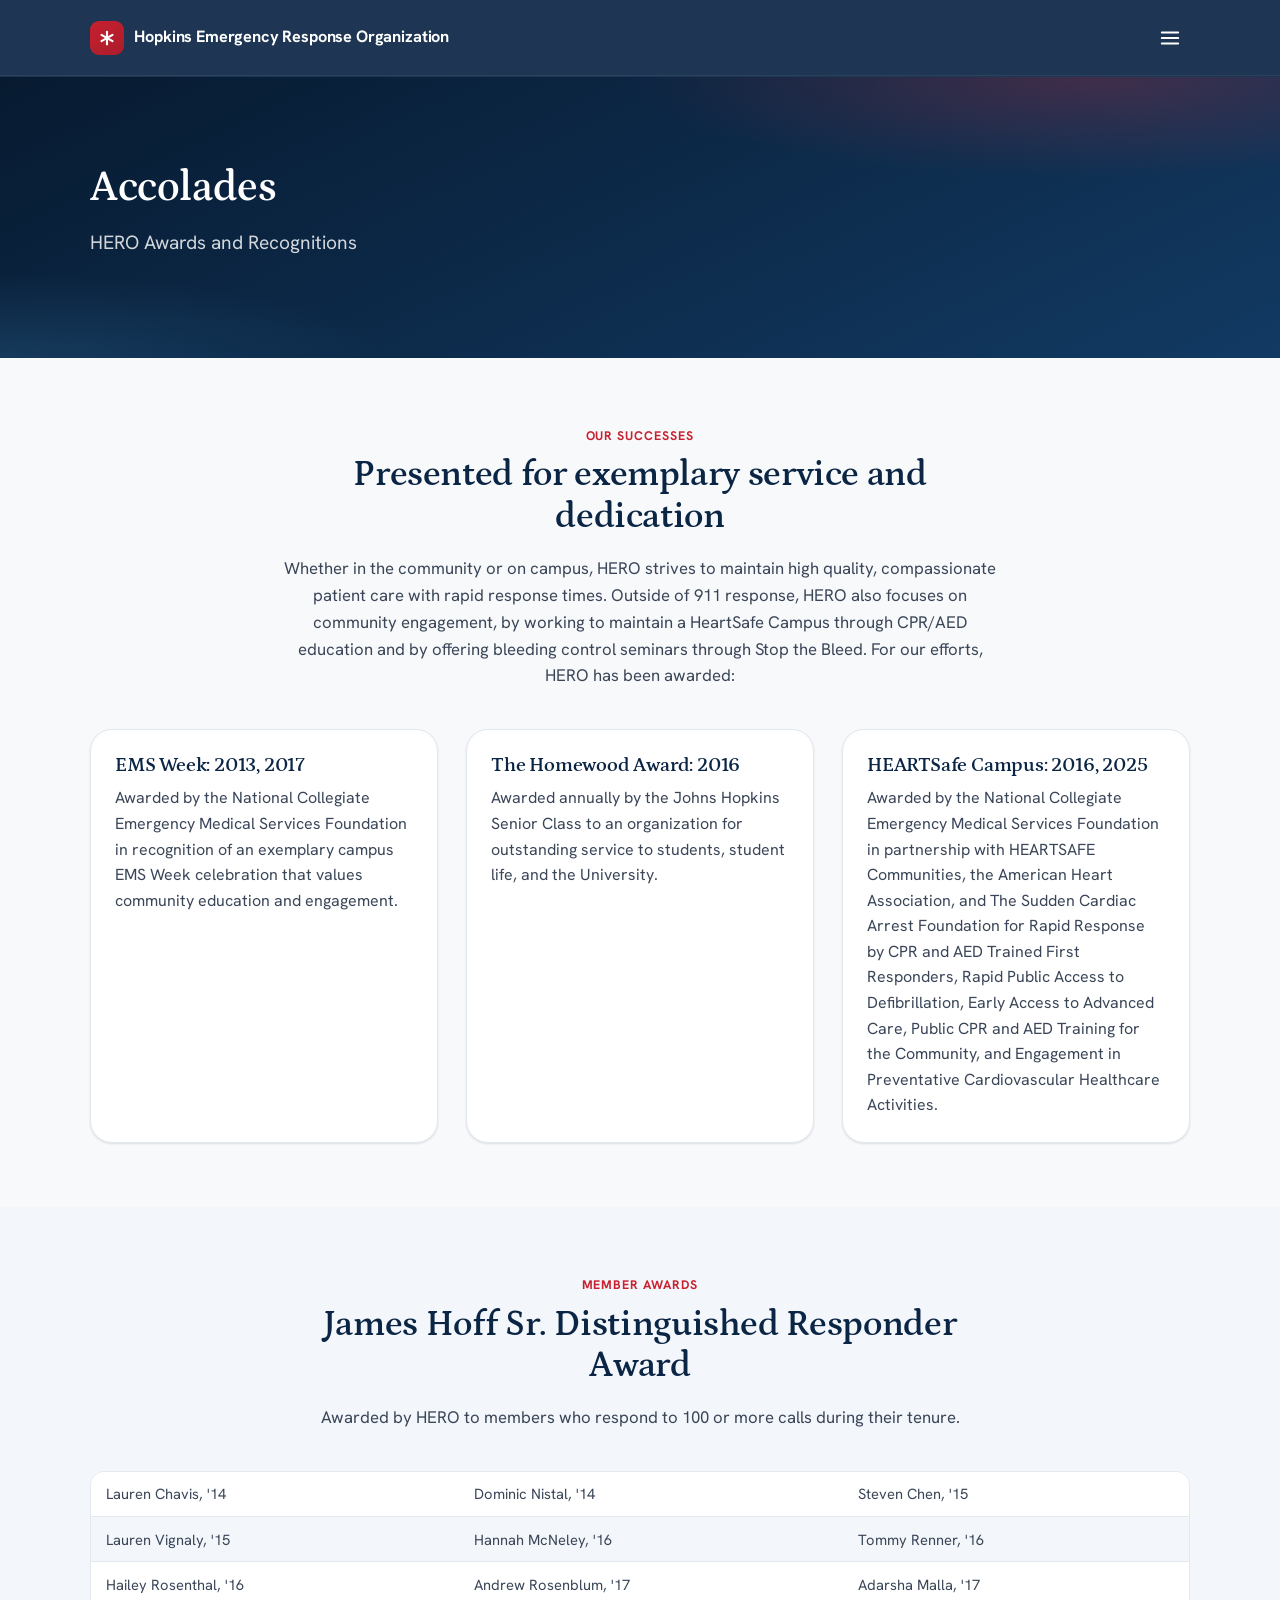
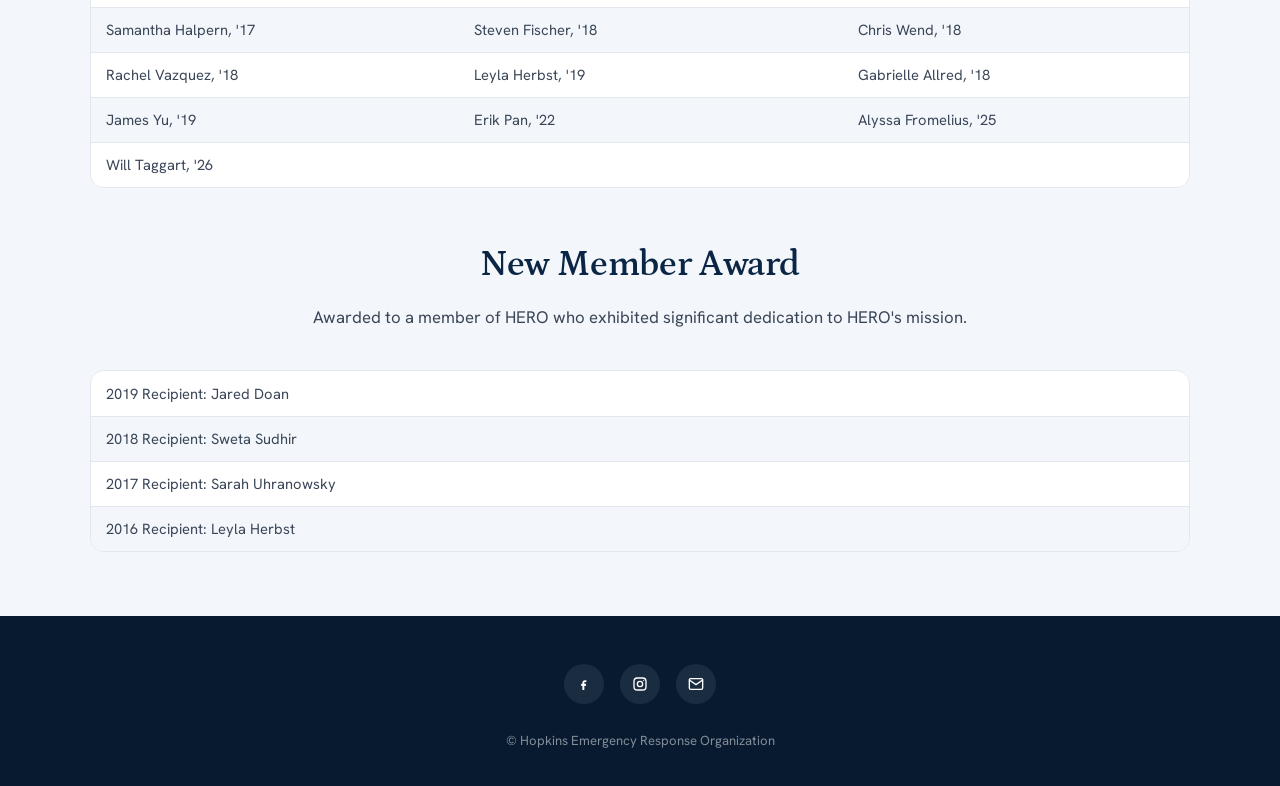
==== accolades.html @ db859853 "Swap typeface pairing to Petrona + Hanken Grotesk Move off Fraunces/Public Sans to a less common but" ====
<!DOCTYPE html>
<html lang="en">
<head>
  <meta charset="utf-8" />
  <title>Accolades — Hopkins Emergency Response Organization</title>
  <meta name="viewport" content="width=device-width, initial-scale=1" />

  <link rel="preconnect" href="https://fonts.googleapis.com">
  <link rel="preconnect" href="https://fonts.gstatic.com" crossorigin>
  <link href="https://fonts.googleapis.com/css2?family=Petrona:wght@400;500;600;700&family=Hanken+Grotesk:wght@400;500;600;700&display=swap" rel="stylesheet">
  <link rel="stylesheet" href="assets/css/site.css" />
</head>
<body>

  <!-- Header -->
  <header class="site-header">
    <div class="container">
      <a href="index.html" class="brand">
        <span class="mark"><svg viewBox="0 0 24 24" fill="currentColor" style="width:1em;height:1em;vertical-align:-0.125em;display:inline-block;"><rect x="10.4" y="1" width="3.2" height="22" rx="1.4"/><rect x="10.4" y="1" width="3.2" height="22" rx="1.4" transform="rotate(60 12 12)"/><rect x="10.4" y="1" width="3.2" height="22" rx="1.4" transform="rotate(120 12 12)"/></svg></span>
        <span class="brand-full">Hopkins Emergency Response Organization</span><span class="brand-short">HERO</span>
      </a>
      <button class="nav-toggle" type="button" aria-label="Toggle menu" aria-expanded="false">
        <svg viewBox="0 0 24 24" fill="none" stroke="currentColor" stroke-width="2" stroke-linecap="round"><line x1="3" y1="6" x2="21" y2="6"/><line x1="3" y1="12" x2="21" y2="12"/><line x1="3" y1="18" x2="21" y2="18"/></svg>
      </button>
      <nav class="site-nav">
        <ul>
          <li><a href="index.html">Home</a></li>
          <li><a href="board.html">Board of Directors</a></li>
          <li><a href="oversight.html">Oversight</a></li>
          <li><a href="members.html">Members</a></li>
          <li><a href="resources.html">Member Resources</a></li>
          <li><a href="recruitment.html">Recruitment Information</a></li>
          <li><a href="accolades.html" class="is-active">Accolades</a></li>
          <li><a href="alumni.html">Alumni</a></li>
          <li><a href="contact.html">Contact Us</a></li>
          <li><a href="updates.html">Member Updates</a></li>
        </ul>
      </nav>
    </div>
  </header>

  <!-- Hero -->
  <section class="hero hero-compact">
    <div class="container">
      <h1>Accolades</h1>
      <p class="lede">HERO Awards and Recognitions</p>
    </div>
  </section>

  <!-- Successes -->
  <section class="section">
    <div class="container">
      <div class="section-head center">
        <span class="eyebrow">Our Successes</span>
        <h2>Presented for exemplary service and dedication</h2>
        <p>
          Whether in the community or on campus, HERO strives to maintain high quality, compassionate patient care
          with rapid response times. Outside of 911 response, HERO also focuses on community engagement, by working
          to maintain a HeartSafe Campus through CPR/AED education and by offering bleeding control seminars through
          Stop the Bleed. For our efforts, HERO has been awarded:
        </p>
      </div>

      <div class="card-grid cols-2">
        <div class="card">
          <div class="card-body">
            <h3>EMS Week: 2013, 2017</h3>
            <p>Awarded by the National Collegiate Emergency Medical Services Foundation in recognition of an exemplary campus EMS Week celebration that values community education and engagement.</p>
          </div>
        </div>
        <div class="card">
          <div class="card-body">
            <h3>The Homewood Award: 2016</h3>
            <p>Awarded annually by the Johns Hopkins Senior Class to an organization for outstanding service to students, student life, and the University.</p>
          </div>
        </div>
        <div class="card">
          <div class="card-body">
            <h3>HEARTSafe Campus: 2016, 2025</h3>
            <p>Awarded by the National Collegiate Emergency Medical Services Foundation in partnership with HEARTSAFE Communities, the American Heart Association, and The Sudden Cardiac Arrest Foundation for Rapid Response by CPR and AED Trained First Responders, Rapid Public Access to Defibrillation, Early Access to Advanced Care, Public CPR and AED Training for the Community, and Engagement in Preventative Cardiovascular Healthcare Activities.</p>
          </div>
        </div>
      </div>
    </div>
  </section>

  <!-- Member Awards -->
  <section class="section alt">
    <div class="container">
      <div class="section-head center">
        <span class="eyebrow">Member Awards</span>
        <h2>James Hoff Sr. Distinguished Responder Award</h2>
        <p>Awarded by HERO to members who respond to 100 or more calls during their tenure.</p>
      </div>

      <div class="table-clean-wrapper">
        <table class="table-clean">
          <tbody>
            <tr><td>Lauren Chavis, '14</td><td>Dominic Nistal, '14</td><td>Steven Chen, '15</td></tr>
            <tr><td>Lauren Vignaly, '15</td><td>Hannah McNeley, '16</td><td>Tommy Renner, '16</td></tr>
            <tr><td>Hailey Rosenthal, '16</td><td>Andrew Rosenblum, '17</td><td>Adarsha Malla, '17</td></tr>
            <tr><td>Samantha Halpern, '17</td><td>Steven Fischer, '18</td><td>Chris Wend, '18</td></tr>
            <tr><td>Rachel Vazquez, '18</td><td>Leyla Herbst, '19</td><td>Gabrielle Allred, '18</td></tr>
            <tr><td>James Yu, '19</td><td>Erik Pan, '22</td><td>Alyssa Fromelius, '25</td></tr>
            <tr><td>Will Taggart, '26</td><td></td><td></td></tr>
          </tbody>
        </table>
      </div>

      <div class="section-head center" style="margin-top:3.5rem;">
        <h2>New Member Award</h2>
        <p>Awarded to a member of HERO who exhibited significant dedication to HERO's mission.</p>
      </div>

      <div class="table-clean-wrapper">
        <table class="table-clean">
          <tbody>
            <tr><td>2019 Recipient: Jared Doan</td></tr>
            <tr><td>2018 Recipient: Sweta Sudhir</td></tr>
            <tr><td>2017 Recipient: Sarah Uhranowsky</td></tr>
            <tr><td>2016 Recipient: Leyla Herbst</td></tr>
          </tbody>
        </table>
      </div>
    </div>
  </section>

  <!-- Footer -->
  <footer class="site-footer">
    <div class="container">
      <ul class="foot-icons">
        <li><a href="https://www.facebook.com/JohnsHopkinsHERO/" aria-label="Facebook"><svg viewBox="0 0 24 24" fill="currentColor" style="width:1em;height:1em;vertical-align:-0.125em;display:inline-block;"><path d="M13.5 9H15.5V6.2h-2C11.2 6.2 9.6 7.8 9.6 10v1.8H7.8V15H9.6v6h2.9v-6h2.2l.4-3.2h-2.6v-1.5c0-.8.3-1.3 1-1.3z"/></svg></a></li>
        <li><a href="https://www.instagram.com/jhu_hero/" aria-label="Instagram"><svg viewBox="0 0 24 24" fill="none" stroke="currentColor" stroke-width="2" style="width:1em;height:1em;vertical-align:-0.125em;display:inline-block;"><rect x="3" y="3" width="18" height="18" rx="5"/><circle cx="12" cy="12" r="4"/><circle cx="17.5" cy="6.5" r="1" fill="currentColor" stroke="none"/></svg></a></li>
        <li><a href="mailto:hero_captain@jhu.edu" aria-label="Email"><svg viewBox="0 0 24 24" fill="none" stroke="currentColor" stroke-width="2" stroke-linecap="round" stroke-linejoin="round" style="width:1em;height:1em;vertical-align:-0.125em;display:inline-block;"><rect x="2" y="4" width="20" height="16" rx="2"/><path d="m22 6-10 7L2 6"/></svg></a></li>
      </ul>
      <ul class="copyright">
        <li>&copy; Hopkins Emergency Response Organization</li>
      </ul>
    </div>
  </footer>

  <script src="assets/js/site.js"></script>
</body>
</html>
---- assets/css/site.css ----
/* ==========================================================================
   HERO — Site Design System
   Hand-written stylesheet replacing the old HTML5UP "Spectral" template.
   ========================================================================== */

:root {
  /* Palette */
  --navy-950: #071a30;
  --navy-900: #0b2545;
  --navy-800: #123a63;
  --navy-700: #1c4d7d;
  --navy-600: #2b628f;
  --navy-100: #e9eff6;
  --navy-50:  #f3f6fa;

  --red-700: #a91d2b;
  --red-600: #c8202f;
  --red-500: #d9313f;
  --red-100: #fbe7e8;

  --ink: #101828;
  --ink-soft: #3a4658;
  --muted: #667085;
  --line: #e3e8ef;
  --paper: #ffffff;
  --bg: #f8f9fb;

  /* Scale */
  --radius-sm: 8px;
  --radius-md: 14px;
  --radius-lg: 22px;
  --radius-pill: 999px;

  --shadow-sm: 0 1px 2px rgba(16, 24, 40, .06), 0 1px 3px rgba(16, 24, 40, .06);
  --shadow-md: 0 12px 28px -12px rgba(11, 37, 69, .22);
  --shadow-lg: 0 30px 60px -24px rgba(11, 37, 69, .35);

  --container: 1180px;
  --header-h: 76px;

  --font-heading: 'Petrona', Georgia, 'Times New Roman', serif;
  --font-body: 'Hanken Grotesk', -apple-system, BlinkMacSystemFont, 'Segoe UI', Helvetica, Arial, sans-serif;
}

/* ---------- Reset / base ---------- */
* { box-sizing: border-box; }
html { scroll-behavior: smooth; }

body {
  margin: 0;
  font-family: var(--font-body);
  color: var(--ink);
  background: var(--bg);
  padding-top: var(--header-h);
  transition: padding-top .25s ease;
  -webkit-font-smoothing: antialiased;
  line-height: 1.6;
}

/* ---------- Scroll reveal ---------- */
/* Uses the independent `translate` property (not `transform`) so it never
   collides with components that already transition `transform` on hover
   (.card, .doc-tile) — those add their own opacity/translate transition below. */
.reveal {
  opacity: 0;
  translate: 0 18px;
  transition: opacity .6s ease, translate .6s ease;
}
.reveal.is-visible { opacity: 1; translate: 0 0; }

.card-grid > .reveal:nth-child(2), .bio-grid > .reveal:nth-child(2) { transition-delay: .08s; }
.card-grid > .reveal:nth-child(3), .bio-grid > .reveal:nth-child(3) { transition-delay: .16s; }
.card-grid > .reveal:nth-child(4) { transition-delay: .24s; }

@media (prefers-reduced-motion: reduce) {
  .reveal, html.is-scrolled { transition: none !important; }
}

img { max-width: 100%; display: block; }

a { color: var(--navy-800); text-decoration: none; }
a:hover { color: var(--navy-600); }

h1, h2, h3, h4, h5, h6 {
  font-family: var(--font-heading);
  color: var(--navy-900);
  line-height: 1.15;
  margin: 0 0 .5em;
  font-weight: 600;
  letter-spacing: -0.01em;
  font-optical-sizing: auto;
}

h2 { font-size: clamp(1.6rem, 1.3rem + 1.2vw, 2.25rem); }
h3 { font-size: 1.25rem; }
h4 { font-size: 1.05rem; }

p { margin: 0 0 1em; color: var(--ink-soft); }

.container {
  max-width: var(--container);
  margin-inline: auto;
  padding-inline: clamp(1.25rem, 4vw, 2.5rem);
}

section.section { padding-block: clamp(3rem, 5vw, 5rem); }
section.section.tight { padding-block: clamp(2rem, 3vw, 3rem); }
section.section.alt { background: var(--navy-50); }
section.section.navy { background: var(--navy-900); color: #fff; }
section.section.navy h2, section.section.navy h3 { color: #fff; }
section.section.navy p { color: rgba(255, 255, 255, .78); }

.eyebrow {
  display: inline-block;
  font-size: .78rem;
  font-weight: 700;
  letter-spacing: .08em;
  text-transform: uppercase;
  color: var(--red-600);
  margin-bottom: .6em;
}

.section-head { max-width: 720px; margin: 0 0 2.5rem; }
.section-head.center { margin-inline: auto; text-align: center; }
.section-head p { font-size: 1.05rem; }

/* ---------- Stats ---------- */
.stats-grid {
  display: grid;
  grid-template-columns: repeat(auto-fit, minmax(180px, 1fr));
  gap: 2rem;
  margin-top: 3rem;
  text-align: center;
}
.stat-number {
  display: block;
  font-family: var(--font-heading);
  font-weight: 600;
  font-size: clamp(2.4rem, 1.9rem + 2vw, 3.4rem);
  line-height: 1;
  color: var(--red-600);
  font-variant-numeric: tabular-nums;
}
.stat-label {
  margin: .6em 0 0;
  font-weight: 600;
  font-size: .92rem;
  color: var(--muted);
}

/* ---------- Header / Nav ---------- */
html.is-scrolled { --header-h: 56px; }

.site-header {
  position: fixed;
  inset-block-start: 0;
  inset-inline: 0;
  height: var(--header-h);
  z-index: 1000;
  background: rgba(11, 37, 69, .92);
  backdrop-filter: blur(10px);
  border-bottom: 1px solid rgba(255, 255, 255, .06);
  transition: height .2s ease, background-color .2s ease, box-shadow .2s ease;
}
html.is-scrolled .site-header {
  background: rgba(9, 30, 56, .97);
  box-shadow: var(--shadow-sm);
}

.site-header .container {
  height: 100%;
  display: flex;
  align-items: center;
  justify-content: space-between;
  gap: 1.5rem;
}

.brand {
  display: flex;
  align-items: center;
  gap: .65rem;
  color: #fff;
  font-weight: 700;
  font-size: 1.02rem;
  letter-spacing: -0.01em;
  white-space: nowrap;
  flex: none;
}
.brand .brand-full,
.brand .brand-short {
  overflow: hidden;
  text-overflow: ellipsis;
}
.brand:hover { color: #fff; opacity: .9; }
.brand .mark {
  width: 34px;
  height: 34px;
  border-radius: 9px;
  background: linear-gradient(145deg, var(--red-600), var(--red-700));
  display: flex;
  align-items: center;
  justify-content: center;
  color: #fff;
  font-size: 1rem;
  flex: none;
  transition: width .2s ease, height .2s ease, font-size .2s ease;
}
html.is-scrolled .brand .mark {
  width: 26px;
  height: 26px;
  font-size: .8rem;
}
html.is-scrolled .brand { font-size: .92rem; }
.brand { transition: font-size .2s ease; }
.brand .brand-short { display: none; }

@media (max-width: 560px) {
  .brand .brand-full { display: none; }
  .brand .brand-short { display: inline; }
}

.site-nav ul {
  list-style: none;
  display: flex;
  align-items: center;
  gap: 1.7rem;
  margin: 0;
  padding: 0;
}

.site-nav a {
  color: rgba(255, 255, 255, .82);
  font-weight: 500;
  font-size: .92rem;
  white-space: nowrap;
}
.site-nav a:hover, .site-nav a.is-active { color: #fff; }

.nav-toggle {
  display: none;
  background: none;
  border: none;
  color: #fff;
  width: 40px;
  height: 40px;
  align-items: center;
  justify-content: center;
  cursor: pointer;
  border-radius: var(--radius-sm);
}
.nav-toggle:hover { background: rgba(255, 255, 255, .08); }
.nav-toggle svg { width: 22px; height: 22px; }

@media (max-width: 1500px) {
  .nav-toggle { display: flex; }
  .site-nav {
    position: fixed;
    top: var(--header-h);
    left: 0;
    right: 0;
    background: var(--navy-900);
    max-height: 0;
    overflow: hidden;
    transition: max-height .3s ease;
    border-bottom: 1px solid rgba(255, 255, 255, .08);
  }
  .site-nav.is-open { max-height: 80vh; overflow-y: auto; }
  .site-nav ul {
    flex-direction: column;
    align-items: stretch;
    gap: 0;
    padding: .5rem 0 1rem;
  }
  .site-nav li { border-top: 1px solid rgba(255, 255, 255, .06); }
  .site-nav a { display: block; padding: .9rem clamp(1.25rem, 4vw, 2.5rem); }
}

/* ---------- Buttons ---------- */
.btn {
  display: inline-flex;
  align-items: center;
  justify-content: center;
  gap: .5em;
  padding: .85em 1.6em;
  border-radius: var(--radius-pill);
  font-weight: 600;
  font-size: .95rem;
  border: 1px solid transparent;
  cursor: pointer;
  transition: transform .15s ease, box-shadow .15s ease, background-color .15s ease, color .15s ease;
  line-height: 1.2;
}
.btn:hover { transform: translateY(-1px); }

.btn-primary { background: var(--navy-900); color: #fff; box-shadow: var(--shadow-sm); }
.btn-primary:hover { background: var(--navy-800); color: #fff; box-shadow: var(--shadow-md); }

.btn-emergency { background: var(--red-600); color: #fff; box-shadow: 0 10px 24px -10px rgba(200, 32, 47, .55); }
.btn-emergency:hover { background: var(--red-700); color: #fff; }

.btn-outline { background: transparent; color: var(--navy-900); border-color: var(--line); }
.btn-outline:hover { border-color: var(--navy-800); color: var(--navy-900); }

.btn-outline-light { background: transparent; color: #fff; border-color: rgba(255, 255, 255, .35); }
.btn-outline-light:hover { border-color: #fff; color: #fff; }

.btn-sm { padding: .6em 1.2em; font-size: .85rem; }

.btn-group { display: flex; flex-wrap: wrap; gap: .9rem; }
.btn-group.center { justify-content: center; }

/* ---------- Hero (page banners) ---------- */
.hero {
  position: relative;
  background: linear-gradient(155deg, var(--navy-950), var(--navy-800));
  color: #fff;
  padding-block: clamp(4.5rem, 10vw, 7.5rem) clamp(3.5rem, 8vw, 6rem);
  overflow: hidden;
}
.hero::before {
  content: "";
  position: absolute;
  inset: 0;
  background:
    radial-gradient(60% 60% at 85% 0%, rgba(217, 49, 63, .25), transparent 60%),
    radial-gradient(50% 50% at 0% 100%, rgba(43, 98, 143, .35), transparent 60%);
}
.hero .container { position: relative; }
.hero h1 {
  color: #fff;
  font-size: clamp(2.1rem, 1.6rem + 2.4vw, 3.4rem);
  max-width: 18ch;
  margin-bottom: .4em;
}
.hero .lede {
  color: rgba(255, 255, 255, .82);
  font-size: clamp(1rem, .9rem + .4vw, 1.2rem);
  max-width: 56ch;
  margin-bottom: 1.8em;
}
.hero.hero-compact { padding-block: clamp(3.5rem, 7vw, 5.5rem) clamp(2.5rem, 5vw, 4rem); }
.hero.hero-compact h1 { font-size: clamp(1.9rem, 1.6rem + 1.4vw, 2.6rem); }

.hero-photo {
  position: relative;
  z-index: 1;
  border-radius: var(--radius-lg);
  overflow: hidden;
  box-shadow: var(--shadow-lg);
  aspect-ratio: 16/10;
}
.hero-photo img { width: 100%; height: 100%; object-fit: cover; }

/* ---------- Cards / grids ---------- */
.card-grid {
  display: grid;
  grid-template-columns: repeat(auto-fit, minmax(260px, 1fr));
  gap: 1.75rem;
}
.card-grid.cols-2 { grid-template-columns: repeat(auto-fit, minmax(320px, 1fr)); }
.card-grid.cols-4 { grid-template-columns: repeat(auto-fit, minmax(200px, 1fr)); }

.card {
  background: var(--paper);
  border: 1px solid var(--line);
  border-radius: var(--radius-lg);
  box-shadow: var(--shadow-sm);
  overflow: hidden;
  transition: box-shadow .2s ease, transform .2s ease, opacity .6s ease, translate .6s ease;
}
.card:hover { box-shadow: var(--shadow-md); transform: translateY(-2px); }

.card .card-media { aspect-ratio: 4/3; overflow: hidden; position: relative; }
.card .card-media img { width: 100%; height: 100%; object-fit: cover; }
.card .card-body { padding: 1.5rem; }
.card .card-body h3 { margin-bottom: .4em; }
.card .card-body p:last-child { margin-bottom: 0; }

/* Spotlight cards (index.html) */
.spotlight-card .card-body .btn { margin-top: .5rem; }

/* Bio card (board of directors / coordinators) */
.bio-card {
  display: grid;
  grid-template-columns: 220px 1fr;
  gap: 0;
  background: var(--paper);
  border: 1px solid var(--line);
  border-radius: var(--radius-lg);
  box-shadow: var(--shadow-sm);
  overflow: hidden;
}
.bio-card .bio-photo { aspect-ratio: 3/4; overflow: hidden; background: var(--navy-50); }
.bio-card .bio-photo img { width: 100%; height: 100%; object-fit: cover; }
.bio-card .bio-body { padding: 1.6rem 1.8rem; }
.bio-card .bio-role { font-size: .78rem; font-weight: 700; letter-spacing: .06em; text-transform: uppercase; color: var(--red-600); margin-bottom: .3em; }
.bio-card .bio-name { margin: 0 0 .6em; font-size: 1.3rem; }
.bio-card .bio-email {
  display: inline-flex; align-items: center; gap: .4em;
  font-size: .82rem; font-weight: 600; color: var(--navy-700);
  margin-bottom: .9em;
}
.bio-card .bio-email:hover { color: var(--red-600); }
.bio-card p { font-size: .95rem; margin-bottom: 0; }

@media (max-width: 640px) {
  .bio-card { grid-template-columns: 1fr; }
  .bio-card .bio-photo { aspect-ratio: 16/10; }
}

.bio-grid { display: grid; gap: 1.75rem; }

/* Person card (members grids — photo + name + program, no bio) */
.person-card { text-align: center; }
.person-card .person-photo {
  aspect-ratio: 3/4;
  border-radius: var(--radius-md);
  overflow: hidden;
  margin-bottom: .8rem;
  background: var(--navy-50);
  box-shadow: var(--shadow-sm);
}
.person-card .person-photo img { width: 100%; height: 100%; object-fit: cover; }
.person-card h4 { margin-bottom: .2em; font-size: 1rem; }
.person-card .person-sub { font-size: .85rem; color: var(--muted); margin: 0; }

/* Team card (oversight.html) */
.team-card { text-align: center; padding: 2rem 1.5rem; }
.team-card .person-photo {
  aspect-ratio: 3/4;
  border-radius: var(--radius-md);
  overflow: hidden;
  margin: 0 auto 1.1rem;
  max-width: 190px;
  background: var(--navy-50);
  box-shadow: var(--shadow-sm);
}
.team-card .person-photo img { width: 100%; height: 100%; object-fit: cover; }
.team-card h3 { font-size: .78rem; font-weight: 700; letter-spacing: .06em; text-transform: uppercase; color: var(--red-600); margin-bottom: .7em; }
.team-card p { color: var(--ink); font-weight: 600; margin-bottom: 0; }

/* ---------- Callouts ---------- */
.callout {
  background: var(--navy-50);
  border: 1px solid var(--navy-100);
  border-radius: var(--radius-lg);
  padding: clamp(2rem, 4vw, 3rem);
  text-align: center;
}
.callout.callout-navy {
  background: linear-gradient(155deg, var(--navy-950), var(--navy-800));
  color: #fff;
  border: none;
}
.callout.callout-navy h2 { color: #fff; }
.callout.callout-navy p { color: rgba(255, 255, 255, .82); }
.callout p:last-of-type { margin-bottom: 0; }
.callout .callout-inner { max-width: 760px; margin-inline: auto; }

/* Split content block (image + text, e.g. contact.html) */
.split {
  display: grid;
  grid-template-columns: 1fr 1fr;
  gap: 2.5rem;
  align-items: center;
}
.split .split-media { border-radius: var(--radius-lg); overflow: hidden; box-shadow: var(--shadow-md); aspect-ratio: 4/3; }
.split .split-media img { width: 100%; height: 100%; object-fit: cover; }
.split .split-body p:last-of-type { margin-bottom: 1.4em; }
@media (max-width: 760px) {
  .split { grid-template-columns: 1fr; }
}

/* ---------- Document list (resources.html) ---------- */
.doc-list { list-style: none; margin: 0; padding: 0; display: grid; gap: .75rem; }
.doc-tile {
  display: flex;
  align-items: center;
  gap: .9rem;
  background: var(--paper);
  border: 1px solid var(--line);
  border-radius: var(--radius-md);
  padding: 1rem 1.25rem;
  box-shadow: var(--shadow-sm);
  transition: box-shadow .2s ease, border-color .2s ease, opacity .6s ease, translate .6s ease;
}
.doc-tile:hover { box-shadow: var(--shadow-md); border-color: var(--navy-100); }
.doc-tile .doc-icon {
  flex: none;
  width: 38px; height: 38px;
  border-radius: var(--radius-sm);
  background: var(--navy-100);
  color: var(--navy-800);
  display: flex; align-items: center; justify-content: center;
}
.doc-tile a { color: var(--ink); font-weight: 600; font-size: .96rem; }
.doc-tile a:hover { color: var(--navy-700); }

/* ---------- Tabs (anchor-jump sub nav) ---------- */
.tab-nav {
  display: flex;
  flex-wrap: wrap;
  gap: .6rem;
  justify-content: center;
  margin-bottom: 2.5rem;
}
.tab-nav a {
  padding: .55em 1.2em;
  border-radius: var(--radius-pill);
  background: var(--navy-50);
  border: 1px solid var(--navy-100);
  color: var(--navy-800);
  font-size: .88rem;
  font-weight: 600;
}
.tab-nav a:hover { background: var(--navy-100); }

/* ---------- Tables ---------- */
.table-clean-wrapper { overflow-x: auto; border-radius: var(--radius-md); border: 1px solid var(--line); }
table.table-clean { width: 100%; border-collapse: collapse; background: var(--paper); }
table.table-clean td, table.table-clean th {
  padding: .7em 1em;
  text-align: left;
  border-bottom: 1px solid var(--line);
  font-size: .92rem;
  color: var(--ink-soft);
}
table.table-clean tr:last-child td { border-bottom: none; }
table.table-clean tr:nth-child(even) { background: var(--navy-50); }

.name-grid {
  display: grid;
  grid-template-columns: repeat(auto-fill, minmax(170px, 1fr));
  gap: .5rem .75rem;
}
.name-grid span {
  display: block;
  padding: .5em .1em;
  border-bottom: 1px dashed var(--line);
  font-size: .92rem;
  color: var(--ink-soft);
}

.class-group { margin-bottom: 2.2rem; }
.class-group h4 {
  font-size: .82rem;
  font-weight: 700;
  letter-spacing: .06em;
  text-transform: uppercase;
  color: var(--navy-700);
  margin-bottom: .8em;
  padding-bottom: .5em;
  border-bottom: 1px solid var(--line);
}

/* ---------- Photo tint (event / action photography) ---------- */
.tint-photo { position: relative; overflow: hidden; }
.tint-photo img { filter: saturate(.85) contrast(1.05); }
.tint-photo::after {
  content: "";
  position: absolute;
  inset: 0;
  background: linear-gradient(160deg, rgba(11, 37, 69, .5), rgba(11, 37, 69, .12) 60%, rgba(11, 37, 69, .35));
  mix-blend-mode: multiply;
  pointer-events: none;
}
.hero-photo.tint-photo::after { mix-blend-mode: multiply; }

/* ---------- Footer ---------- */
.site-footer {
  background: var(--navy-950);
  color: rgba(255, 255, 255, .75);
  padding-block: 3rem 2.2rem;
  text-align: center;
}
.site-footer .foot-icons {
  list-style: none;
  display: flex;
  justify-content: center;
  gap: 1rem;
  margin: 0 0 1.6rem;
  padding: 0;
}
.site-footer .foot-icons a {
  width: 40px; height: 40px;
  display: flex; align-items: center; justify-content: center;
  border-radius: 50%;
  background: rgba(255, 255, 255, .08);
  color: #fff;
}
.site-footer .foot-icons a:hover { background: var(--red-600); color: #fff; }
.site-footer .copyright {
  list-style: none; margin: 0; padding: 0;
  display: flex; justify-content: center; gap: .5rem;
  font-size: .82rem; color: rgba(255, 255, 255, .5);
  flex-wrap: wrap;
}
.site-footer .copyright a { color: rgba(255, 255, 255, .65); }
.site-footer .copyright li + li::before { content: "•"; margin-right: .5rem; }

/* ---------- Utilities ---------- */
.text-center { text-align: center; }
.mt-0 { margin-top: 0; }
.icon-inline { width: 1em; height: 1em; display: inline-block; vertical-align: -0.125em; }

/* ---------- Carousel (updates.html) ---------- */
.carousel {
  position: relative;
  border-radius: var(--radius-lg);
  overflow: hidden;
  box-shadow: var(--shadow-lg);
  background: var(--navy-950);
}
.carousel-track {
  display: flex;
  scroll-snap-type: x mandatory;
  overflow-x: auto;
  scrollbar-width: none;
}
.carousel-track::-webkit-scrollbar { display: none; }
.carousel-slide {
  flex: 0 0 100%;
  scroll-snap-align: start;
  position: relative;
  aspect-ratio: 16/9;
}
.carousel-slide img { width: 100%; height: 100%; object-fit: cover; }
.carousel-slide::after {
  content: "";
  position: absolute; inset: 0;
  background: linear-gradient(to top, rgba(7, 26, 48, .78), rgba(7, 26, 48, 0) 55%);
}
.carousel-caption {
  position: absolute;
  left: clamp(1.25rem, 3vw, 2.5rem);
  bottom: clamp(1.25rem, 3vw, 2.5rem);
  z-index: 2;
  color: #fff;
  font-size: clamp(1.3rem, 1rem + 1.5vw, 2rem);
  font-weight: 700;
  margin: 0;
}
.carousel-controls {
  position: absolute;
  inset-inline: 0;
  top: 50%;
  transform: translateY(-50%);
  display: flex;
  justify-content: space-between;
  padding-inline: 1rem;
  pointer-events: none;
}
.carousel-btn {
  pointer-events: auto;
  width: 42px; height: 42px;
  border-radius: 50%;
  border: none;
  background: rgba(7, 26, 48, .55);
  color: #fff;
  display: flex; align-items: center; justify-content: center;
  cursor: pointer;
  backdrop-filter: blur(4px);
}
.carousel-btn:hover { background: rgba(200, 32, 47, .85); }
.carousel-dots {
  position: absolute;
  bottom: clamp(1.25rem, 3vw, 2.5rem);
  right: clamp(1.25rem, 3vw, 2.5rem);
  display: flex;
  gap: .5rem;
  z-index: 2;
}
.carousel-dots button {
  width: 9px; height: 9px;
  border-radius: 50%;
  border: none;
  background: rgba(255, 255, 255, .4);
  cursor: pointer;
  padding: 0;
}
.carousel-dots button.is-active { background: #fff; width: 22px; border-radius: 5px; }

/* ---------- Back to top ---------- */
.back-to-top {
  position: fixed;
  right: clamp(1rem, 3vw, 2rem);
  bottom: clamp(1rem, 3vw, 2rem);
  width: 46px;
  height: 46px;
  border-radius: 50%;
  border: none;
  background: var(--navy-900);
  color: #fff;
  display: flex;
  align-items: center;
  justify-content: center;
  cursor: pointer;
  box-shadow: var(--shadow-md);
  z-index: 900;
  opacity: 0;
  translate: 0 12px;
  pointer-events: none;
  transition: opacity .2s ease, translate .2s ease, background-color .2s ease;
}
.back-to-top.is-visible { opacity: 1; translate: 0 0; pointer-events: auto; }
.back-to-top:hover { background: var(--red-600); }
.back-to-top svg { width: 20px; height: 20px; }

/* ---------- Countdown ---------- */
.countdown {
  display: flex;
  gap: 1.25rem;
  justify-content: center;
  margin: 2rem 0;
  flex-wrap: wrap;
}
.countdown .unit { text-align: center; min-width: 72px; }
.countdown .unit .num {
  display: block;
  font-family: var(--font-heading);
  font-weight: 600;
  font-size: clamp(1.8rem, 1.5rem + 1vw, 2.4rem);
  color: var(--navy-900);
  line-height: 1;
  font-variant-numeric: tabular-nums;
}
.countdown .unit .lbl {
  display: block;
  font-size: .74rem;
  font-weight: 700;
  letter-spacing: .06em;
  text-transform: uppercase;
  color: var(--muted);
  margin-top: .4em;
}
.countdown.is-past { display: none; }

/* ---------- Scrollspy tab nav ---------- */
.tab-nav a.is-active {
  background: var(--navy-900);
  border-color: var(--navy-900);
  color: #fff;
}

/* ---------- Responsive tweaks ---------- */
@media (max-width: 760px) {
  .bio-card .bio-body { padding: 1.4rem; }
  .card-grid.cols-4 { grid-template-columns: repeat(auto-fit, minmax(150px, 1fr)); }
}
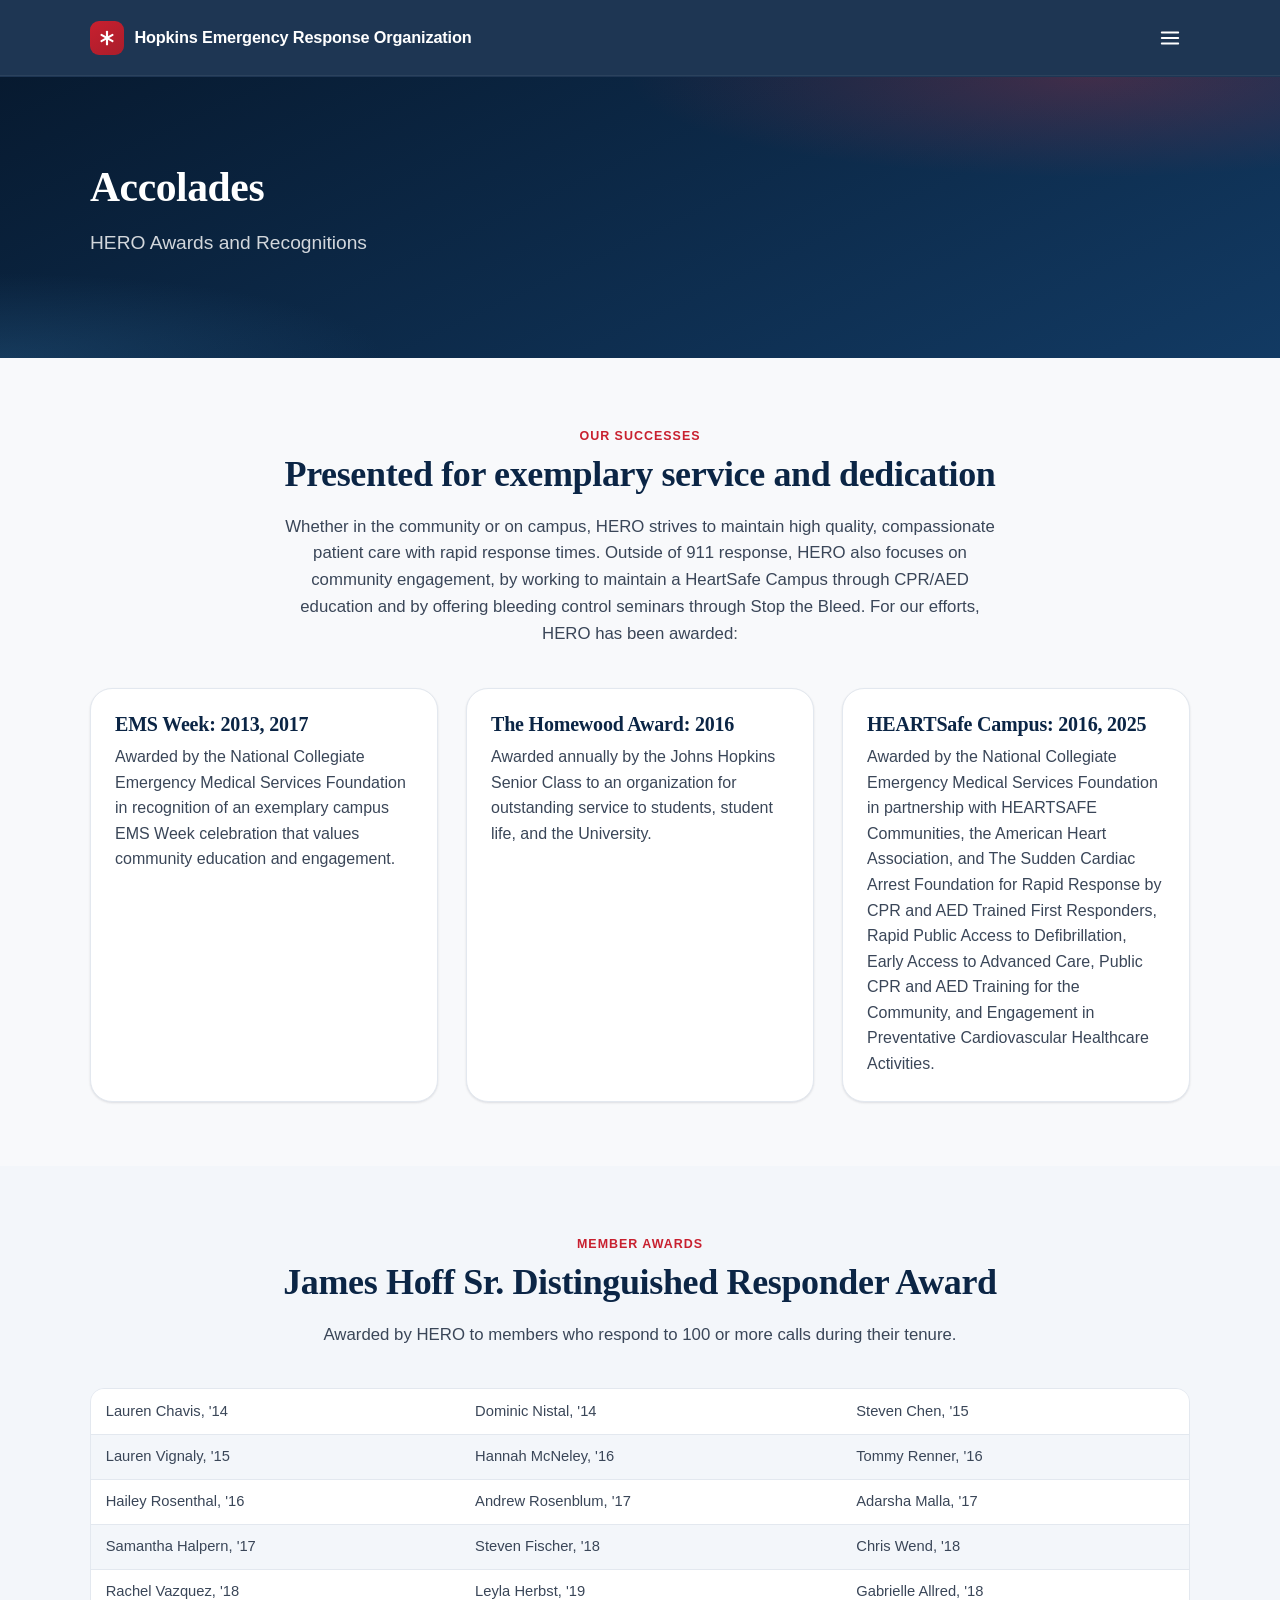
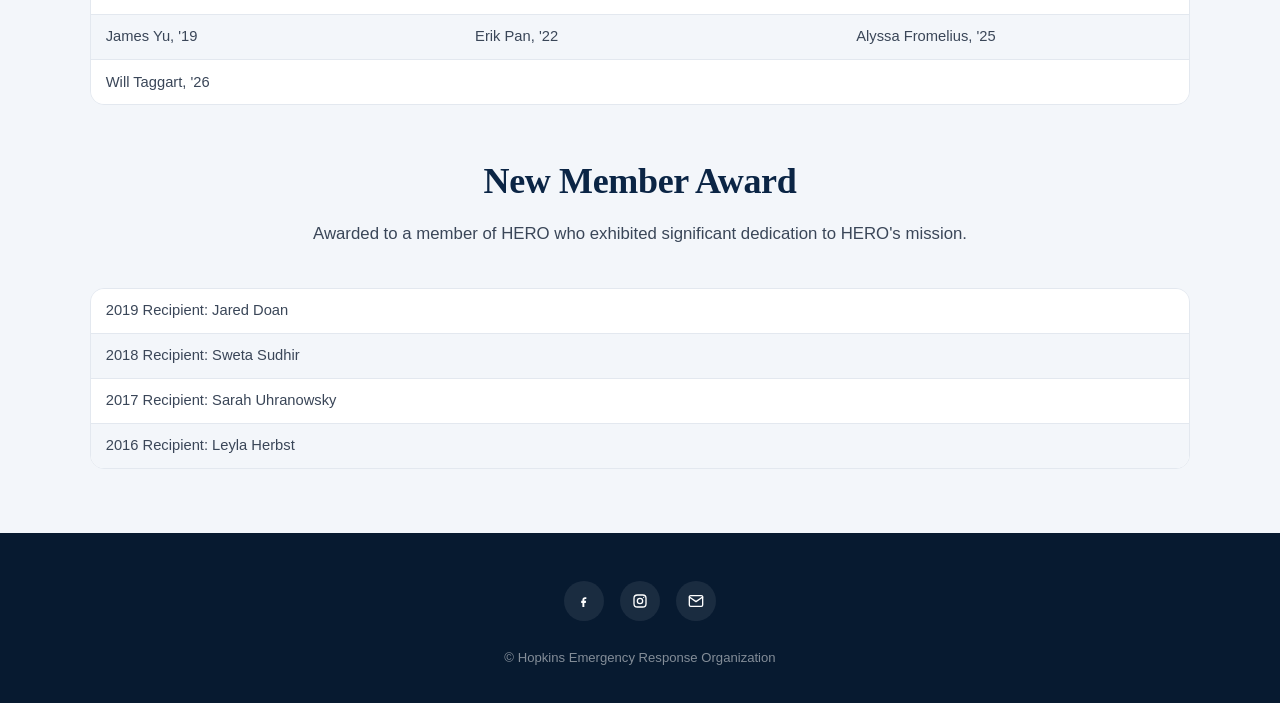
==== commit 82437b9a: "Switch to JHU brand-compliant system fonts (Georgia/Tahoma) Per JHU brand guidelines, Hopkins Slab w" ====
--- a/accolades.html
+++ b/accolades.html
@@ -4,10 +4,6 @@
   <meta charset="utf-8" />
   <title>Accolades — Hopkins Emergency Response Organization</title>
   <meta name="viewport" content="width=device-width, initial-scale=1" />
-
-  <link rel="preconnect" href="https://fonts.googleapis.com">
-  <link rel="preconnect" href="https://fonts.gstatic.com" crossorigin>
-  <link href="https://fonts.googleapis.com/css2?family=Petrona:wght@400;500;600;700&family=Hanken+Grotesk:wght@400;500;600;700&display=swap" rel="stylesheet">
   <link rel="stylesheet" href="assets/css/site.css" />
 </head>
 <body>
--- a/assets/css/site.css
+++ b/assets/css/site.css
@@ -38,8 +38,10 @@
   --container: 1180px;
   --header-h: 76px;
 
-  --font-heading: 'Petrona', Georgia, 'Times New Roman', serif;
-  --font-body: 'Hanken Grotesk', -apple-system, BlinkMacSystemFont, 'Segoe UI', Helvetica, Arial, sans-serif;
+  /* Johns Hopkins brand system defaults: Georgia / Tahoma, until Hopkins Slab
+     web-font hosting is available. */
+  --font-heading: Georgia, 'Times New Roman', serif;
+  --font-body: Tahoma, 'Segoe UI', Verdana, Arial, sans-serif;
 }
 
 /* ---------- Reset / base ---------- */
@@ -86,9 +88,8 @@
   color: var(--navy-900);
   line-height: 1.15;
   margin: 0 0 .5em;
-  font-weight: 600;
+  font-weight: 700;
   letter-spacing: -0.01em;
-  font-optical-sizing: auto;
 }
 
 h2 { font-size: clamp(1.6rem, 1.3rem + 1.2vw, 2.25rem); }
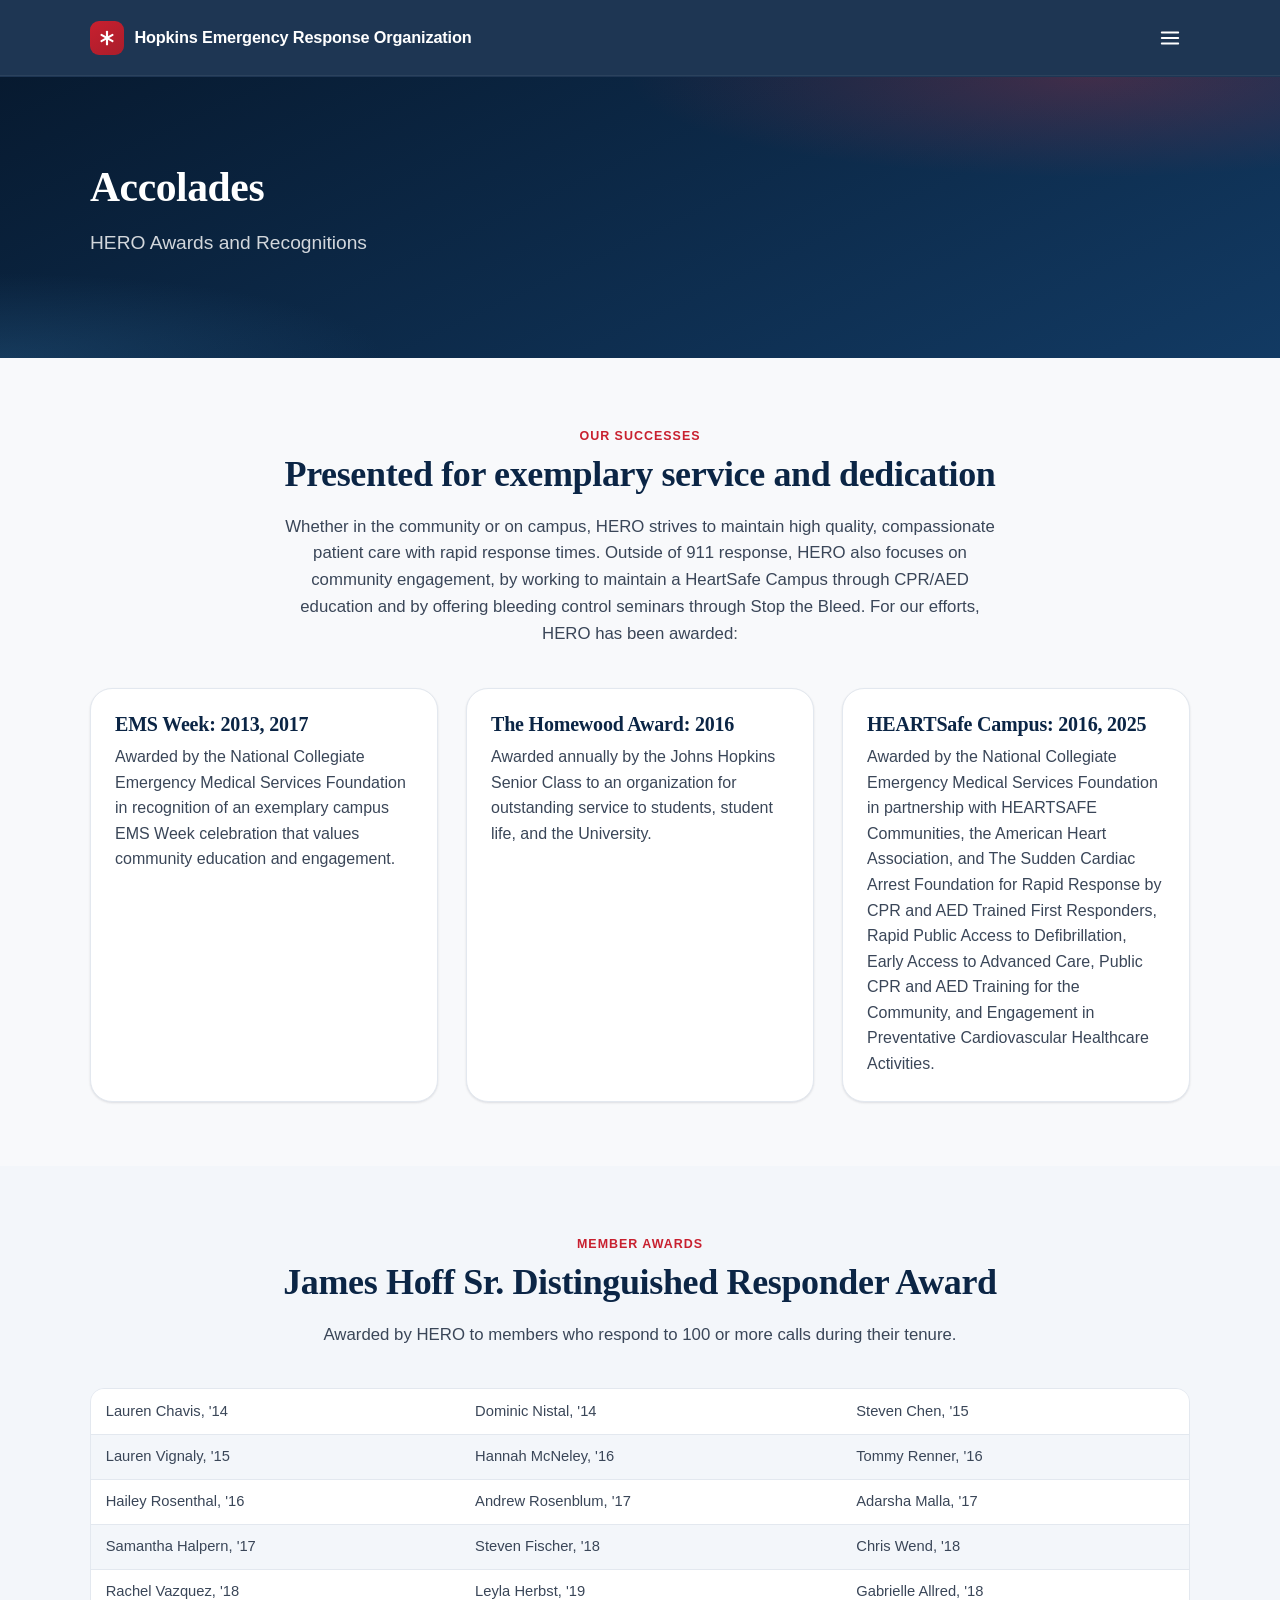
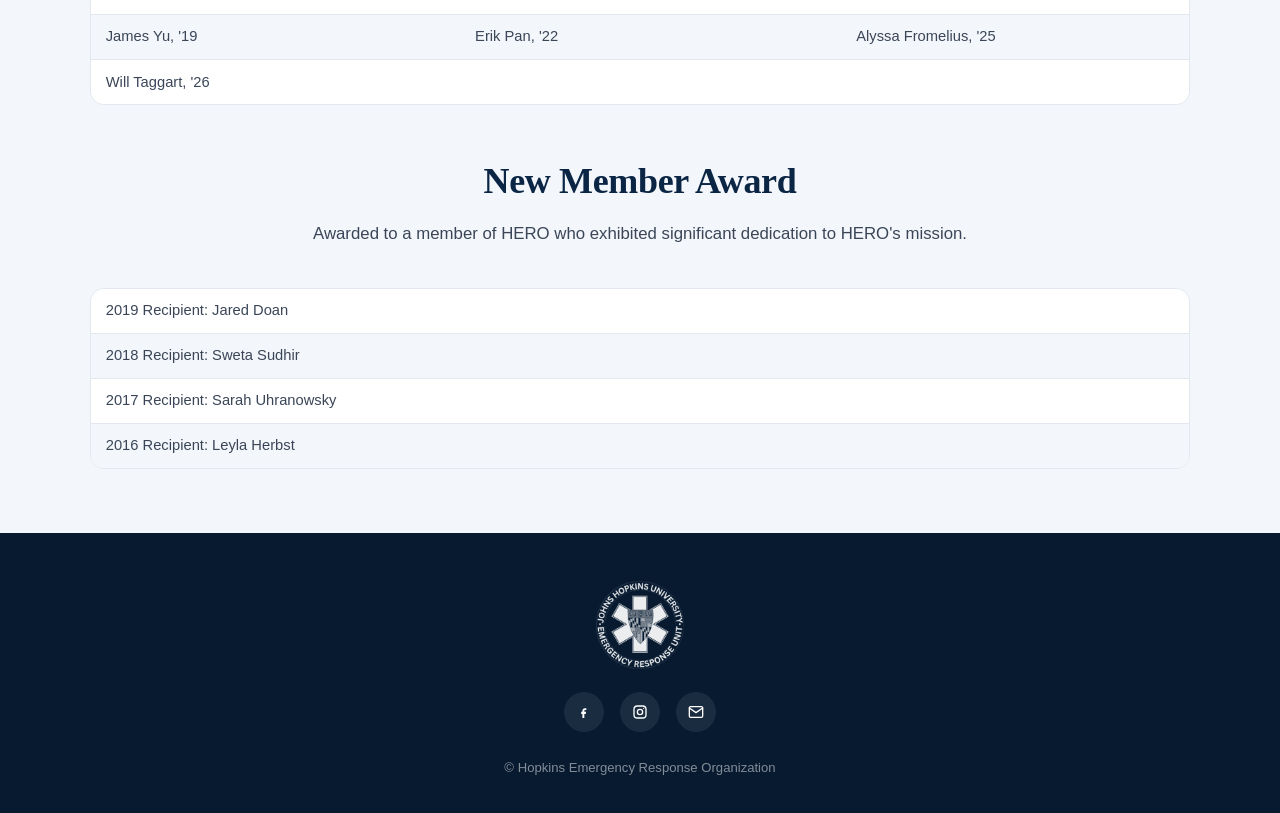
==== commit 5621a0f5: "Add white HERO/JHU seal to the homepage hero and every footer Hero: large seal on the right (desktop" ====
--- a/accolades.html
+++ b/accolades.html
@@ -4,6 +4,7 @@
   <meta charset="utf-8" />
   <title>Accolades — Hopkins Emergency Response Organization</title>
   <meta name="viewport" content="width=device-width, initial-scale=1" />
+  <meta name="robots" content="noindex, nofollow" />
   <link rel="stylesheet" href="assets/css/site.css" />
 </head>
 <body>
@@ -124,6 +125,7 @@
   <!-- Footer -->
   <footer class="site-footer">
     <div class="container">
+      <img class="footer-seal" src="images/HERO-seal-white.png" alt="Johns Hopkins University Emergency Response Unit seal" width="88" height="88" />
       <ul class="foot-icons">
         <li><a href="https://www.facebook.com/JohnsHopkinsHERO/" aria-label="Facebook"><svg viewBox="0 0 24 24" fill="currentColor" style="width:1em;height:1em;vertical-align:-0.125em;display:inline-block;"><path d="M13.5 9H15.5V6.2h-2C11.2 6.2 9.6 7.8 9.6 10v1.8H7.8V15H9.6v6h2.9v-6h2.2l.4-3.2h-2.6v-1.5c0-.8.3-1.3 1-1.3z"/></svg></a></li>
         <li><a href="https://www.instagram.com/jhu_hero/" aria-label="Instagram"><svg viewBox="0 0 24 24" fill="none" stroke="currentColor" stroke-width="2" style="width:1em;height:1em;vertical-align:-0.125em;display:inline-block;"><rect x="3" y="3" width="18" height="18" rx="5"/><circle cx="12" cy="12" r="4"/><circle cx="17.5" cy="6.5" r="1" fill="currentColor" stroke="none"/></svg></a></li>
--- a/assets/css/site.css
+++ b/assets/css/site.css
@@ -128,7 +128,7 @@
 /* ---------- Stats ---------- */
 .stats-grid {
   display: grid;
-  grid-template-columns: repeat(auto-fit, minmax(180px, 1fr));
+  grid-template-columns: repeat(4, 1fr);
   gap: 2rem;
   margin-top: 3rem;
   text-align: center;
@@ -137,7 +137,8 @@
   display: block;
   font-family: var(--font-heading);
   font-weight: 600;
-  font-size: clamp(2.4rem, 1.9rem + 2vw, 3.4rem);
+  font-size: clamp(2rem, 1.4rem + 1.8vw, 3.1rem);
+  white-space: nowrap;
   line-height: 1;
   color: var(--red-600);
   font-variant-numeric: tabular-nums;
@@ -147,6 +148,10 @@
   font-weight: 600;
   font-size: .92rem;
   color: var(--muted);
+}
+
+@media (max-width: 700px) {
+  .stats-grid { grid-template-columns: repeat(2, 1fr); gap: 2rem 1rem; }
 }
 
 /* ---------- Header / Nav ---------- */
@@ -327,11 +332,23 @@
     radial-gradient(50% 50% at 0% 100%, rgba(43, 98, 143, .35), transparent 60%);
 }
 .hero .container { position: relative; }
+.hero-row { display: flex; align-items: center; justify-content: space-between; gap: clamp(1.5rem, 4vw, 3rem); }
+.hero-seal { width: clamp(220px, 27vw, 340px); min-width: 120px; height: auto; flex: 0 1 auto; }
+@media (max-width: 760px) {
+  .hero-row { flex-direction: column-reverse; align-items: flex-start; gap: 1.5rem; }
+  .hero-seal { width: 104px; }
+}
 .hero h1 {
   color: #fff;
   font-size: clamp(2.1rem, 1.6rem + 2.4vw, 3.4rem);
   max-width: 18ch;
   margin-bottom: .4em;
+}
+.hero .hero-title { max-width: none; }
+.hero .hero-title .title-line { display: block; white-space: nowrap; }
+@media (max-width: 600px) {
+  .hero .hero-title { max-width: min-content; }
+  .hero .hero-title .title-line { display: inline; white-space: normal; }
 }
 .hero .lede {
   color: rgba(255, 255, 255, .82);
@@ -574,6 +591,7 @@
   padding-block: 3rem 2.2rem;
   text-align: center;
 }
+.site-footer .footer-seal { width: 88px; height: auto; margin: 0 auto 1.4rem; opacity: .92; }
 .site-footer .foot-icons {
   list-style: none;
   display: flex;
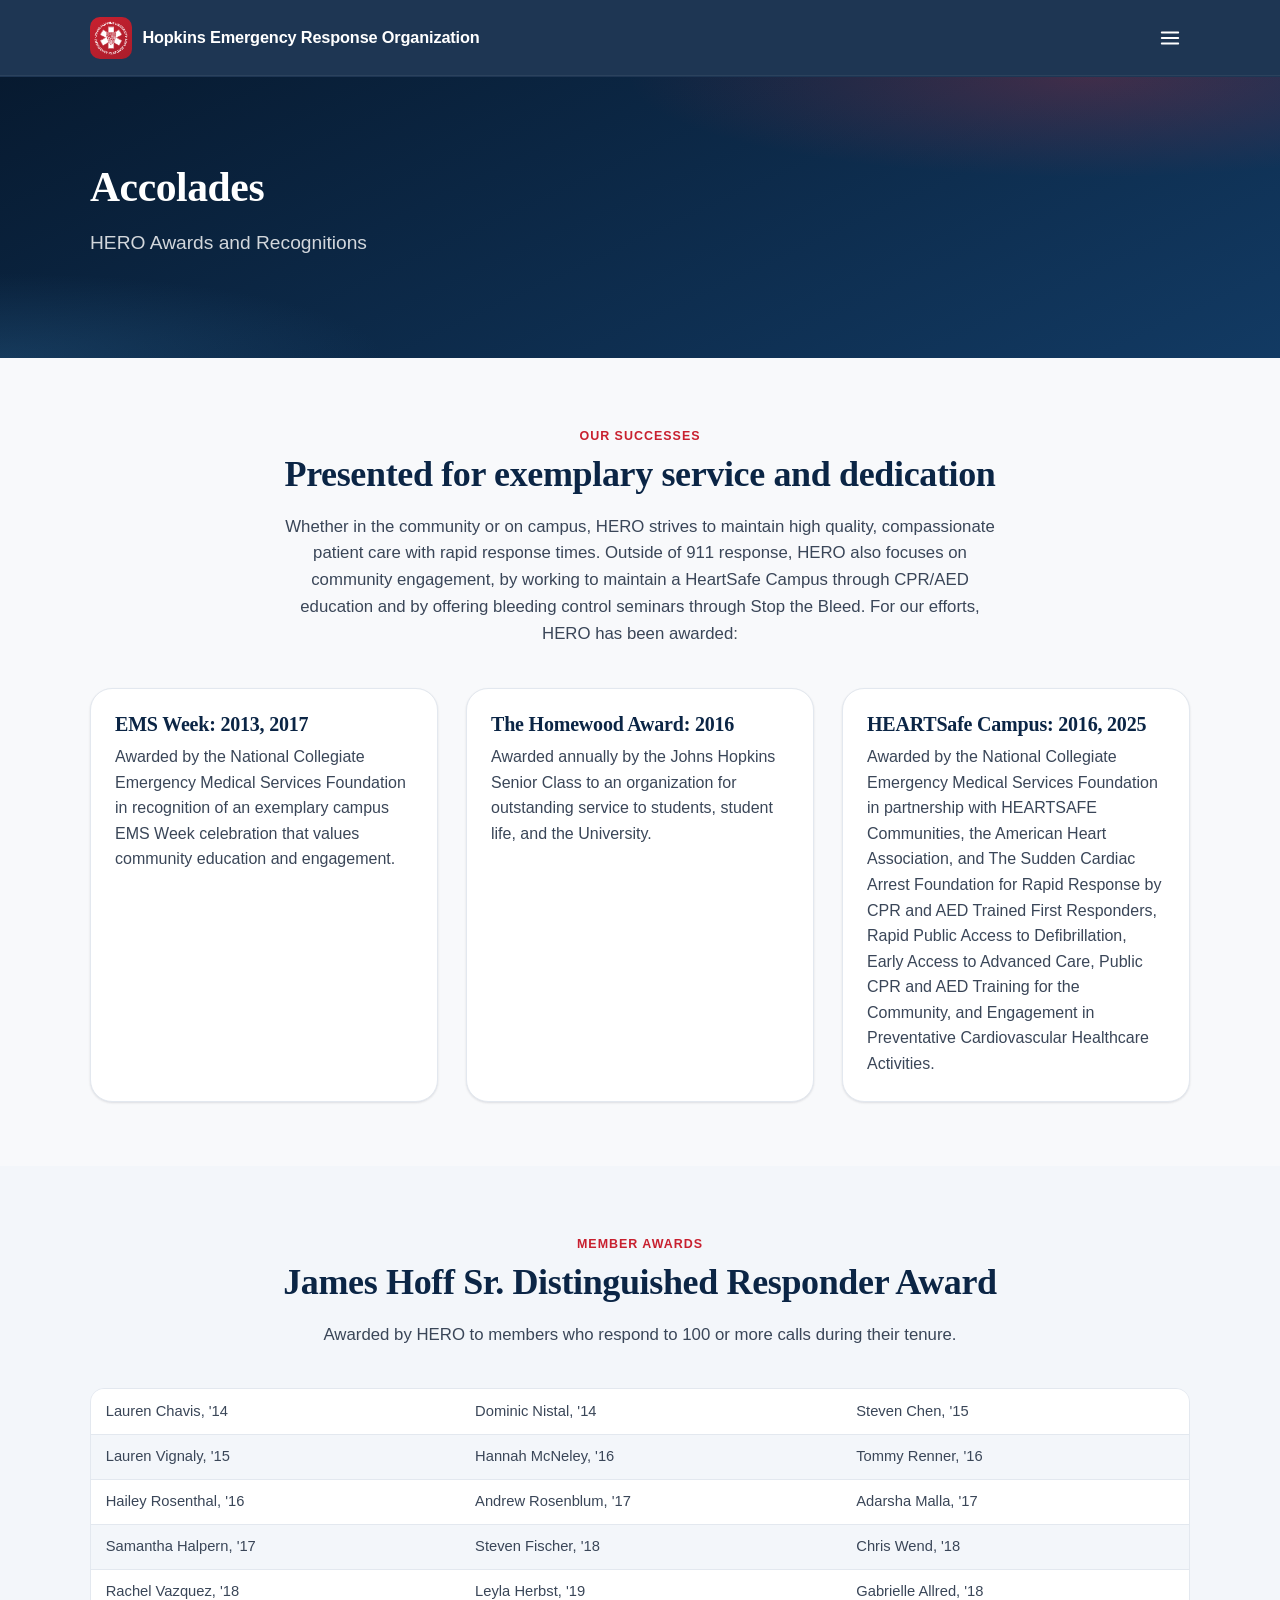
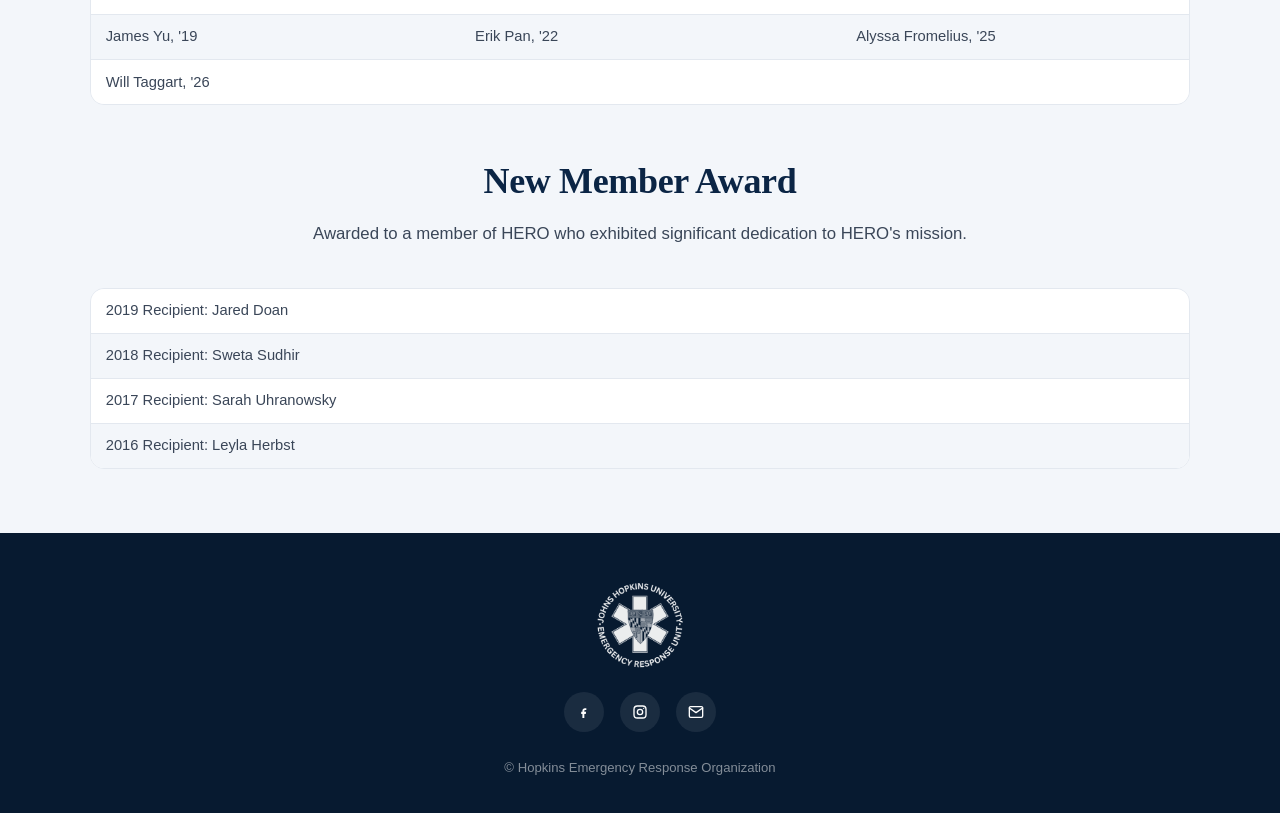
==== commit 1cfef836: "Move the seal into the header's red square; remove it from the homepage hero The white seal now repl" ====
--- a/accolades.html
+++ b/accolades.html
@@ -13,7 +13,7 @@
   <header class="site-header">
     <div class="container">
       <a href="index.html" class="brand">
-        <span class="mark"><svg viewBox="0 0 24 24" fill="currentColor" style="width:1em;height:1em;vertical-align:-0.125em;display:inline-block;"><rect x="10.4" y="1" width="3.2" height="22" rx="1.4"/><rect x="10.4" y="1" width="3.2" height="22" rx="1.4" transform="rotate(60 12 12)"/><rect x="10.4" y="1" width="3.2" height="22" rx="1.4" transform="rotate(120 12 12)"/></svg></span>
+        <span class="mark"><img src="images/HERO-seal-white.png" alt="" width="40" height="40" /></span>
         <span class="brand-full">Hopkins Emergency Response Organization</span><span class="brand-short">HERO</span>
       </a>
       <button class="nav-toggle" type="button" aria-label="Toggle menu" aria-expanded="false">
--- a/assets/css/site.css
+++ b/assets/css/site.css
@@ -199,9 +199,10 @@
 }
 .brand:hover { color: #fff; opacity: .9; }
 .brand .mark {
-  width: 34px;
-  height: 34px;
-  border-radius: 9px;
+  width: 42px;
+  height: 42px;
+  padding: 4px;
+  border-radius: 10px;
   background: linear-gradient(145deg, var(--red-600), var(--red-700));
   display: flex;
   align-items: center;
@@ -212,10 +213,11 @@
   transition: width .2s ease, height .2s ease, font-size .2s ease;
 }
 html.is-scrolled .brand .mark {
-  width: 26px;
-  height: 26px;
-  font-size: .8rem;
-}
+  width: 34px;
+  height: 34px;
+  padding: 3px;
+}
+.brand .mark img { width: 100%; height: 100%; display: block; }
 html.is-scrolled .brand { font-size: .92rem; }
 .brand { transition: font-size .2s ease; }
 .brand .brand-short { display: none; }
@@ -332,12 +334,6 @@
     radial-gradient(50% 50% at 0% 100%, rgba(43, 98, 143, .35), transparent 60%);
 }
 .hero .container { position: relative; }
-.hero-row { display: flex; align-items: center; justify-content: space-between; gap: clamp(1.5rem, 4vw, 3rem); }
-.hero-seal { width: clamp(220px, 27vw, 340px); min-width: 120px; height: auto; flex: 0 1 auto; }
-@media (max-width: 760px) {
-  .hero-row { flex-direction: column-reverse; align-items: flex-start; gap: 1.5rem; }
-  .hero-seal { width: 104px; }
-}
 .hero h1 {
   color: #fff;
   font-size: clamp(2.1rem, 1.6rem + 2.4vw, 3.4rem);
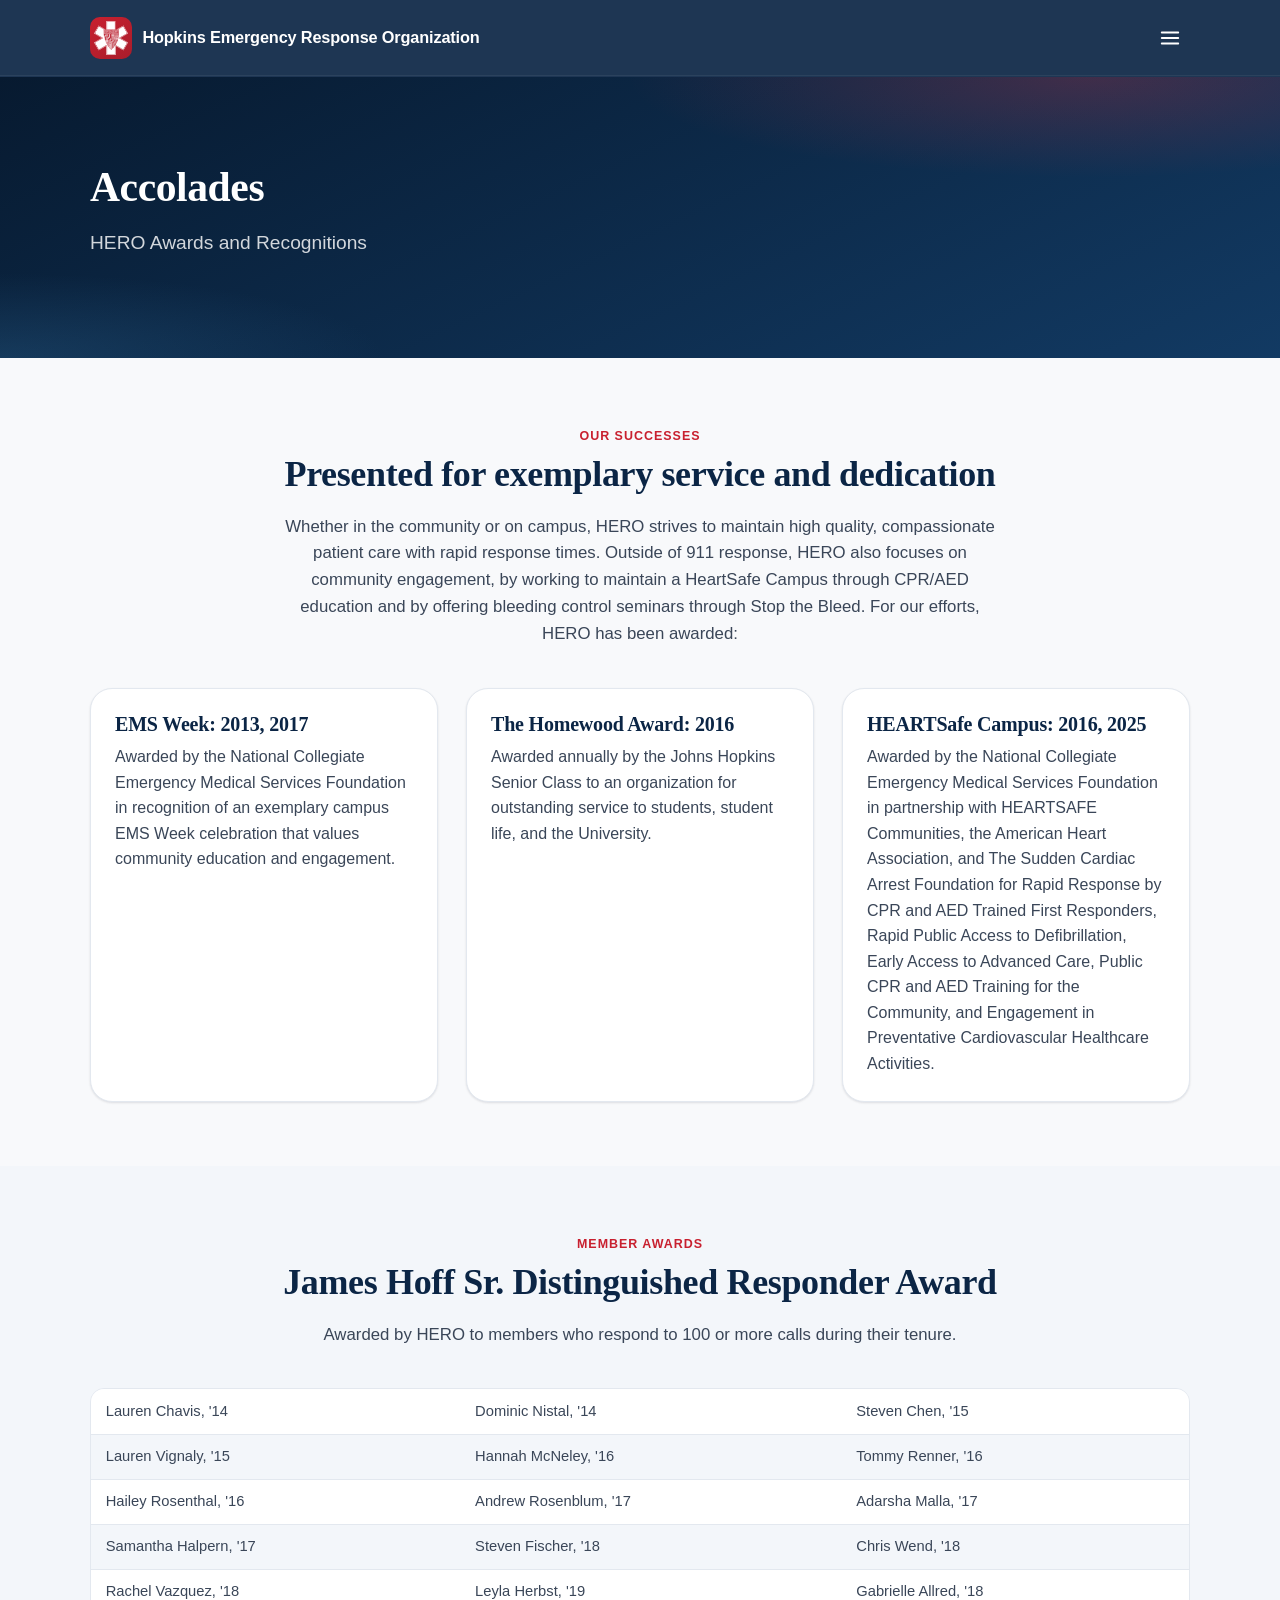
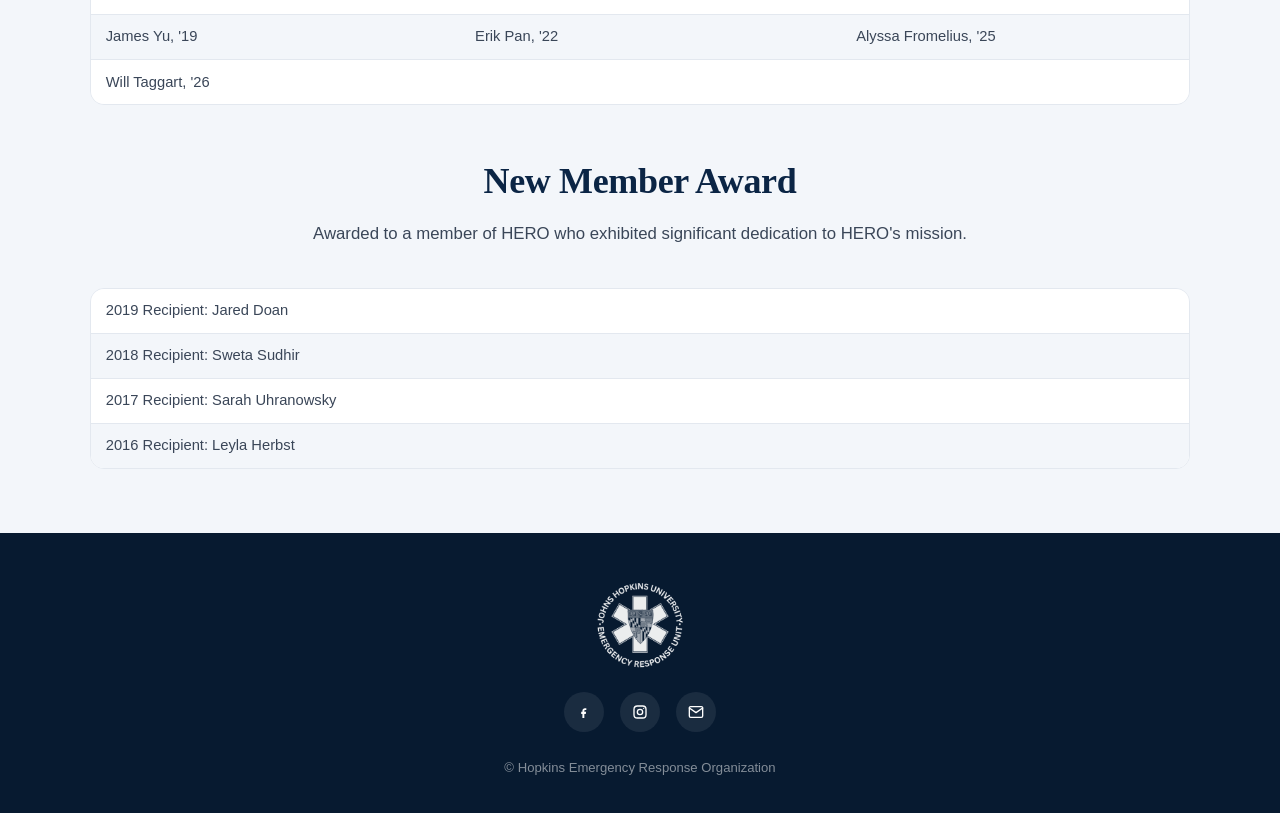
==== commit 13243984: "Use center-only star/shield mark in the header's red square Co-Authored-By: Claude Sonnet 5.5 <norep" ====
--- a/accolades.html
+++ b/accolades.html
@@ -13,7 +13,7 @@
   <header class="site-header">
     <div class="container">
       <a href="index.html" class="brand">
-        <span class="mark"><img src="images/HERO-seal-white.png" alt="" width="40" height="40" /></span>
+        <span class="mark"><img src="images/HERO-mark-white.png" alt="" width="40" height="40" /></span>
         <span class="brand-full">Hopkins Emergency Response Organization</span><span class="brand-short">HERO</span>
       </a>
       <button class="nav-toggle" type="button" aria-label="Toggle menu" aria-expanded="false">
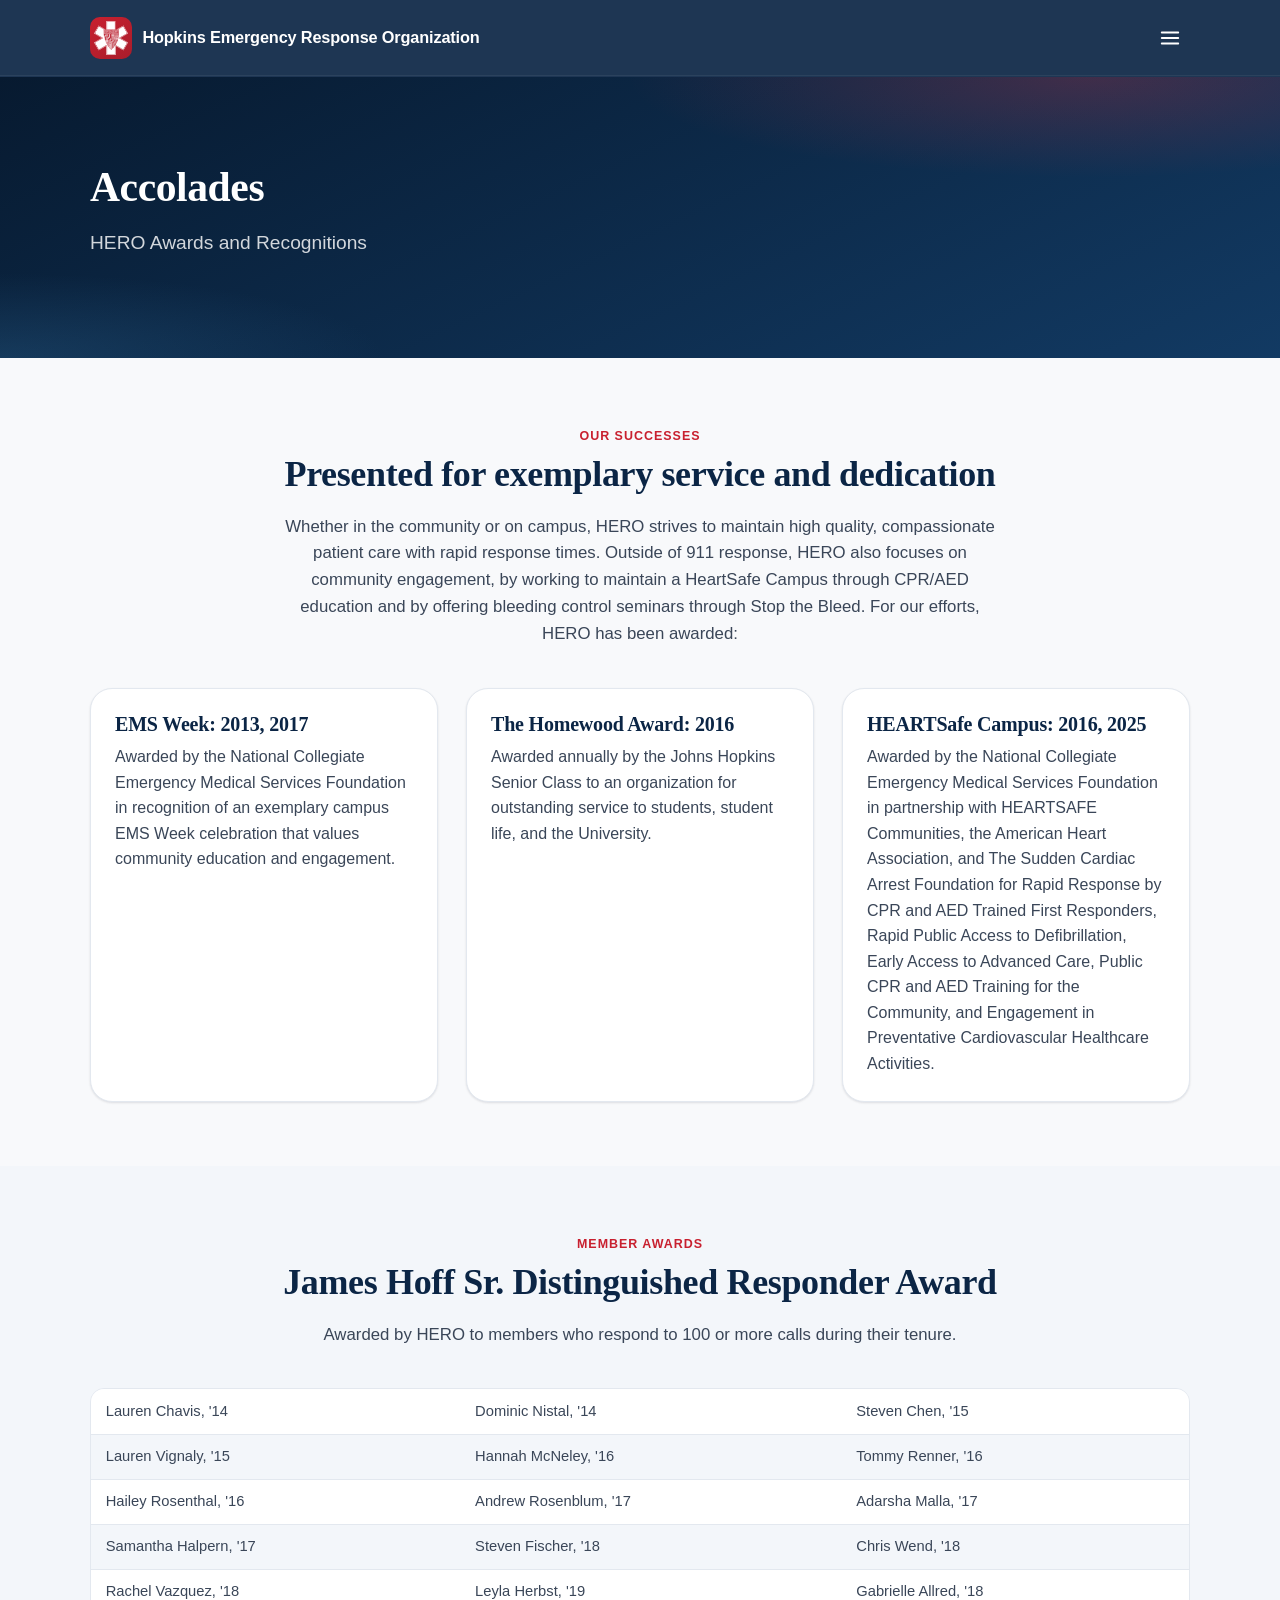
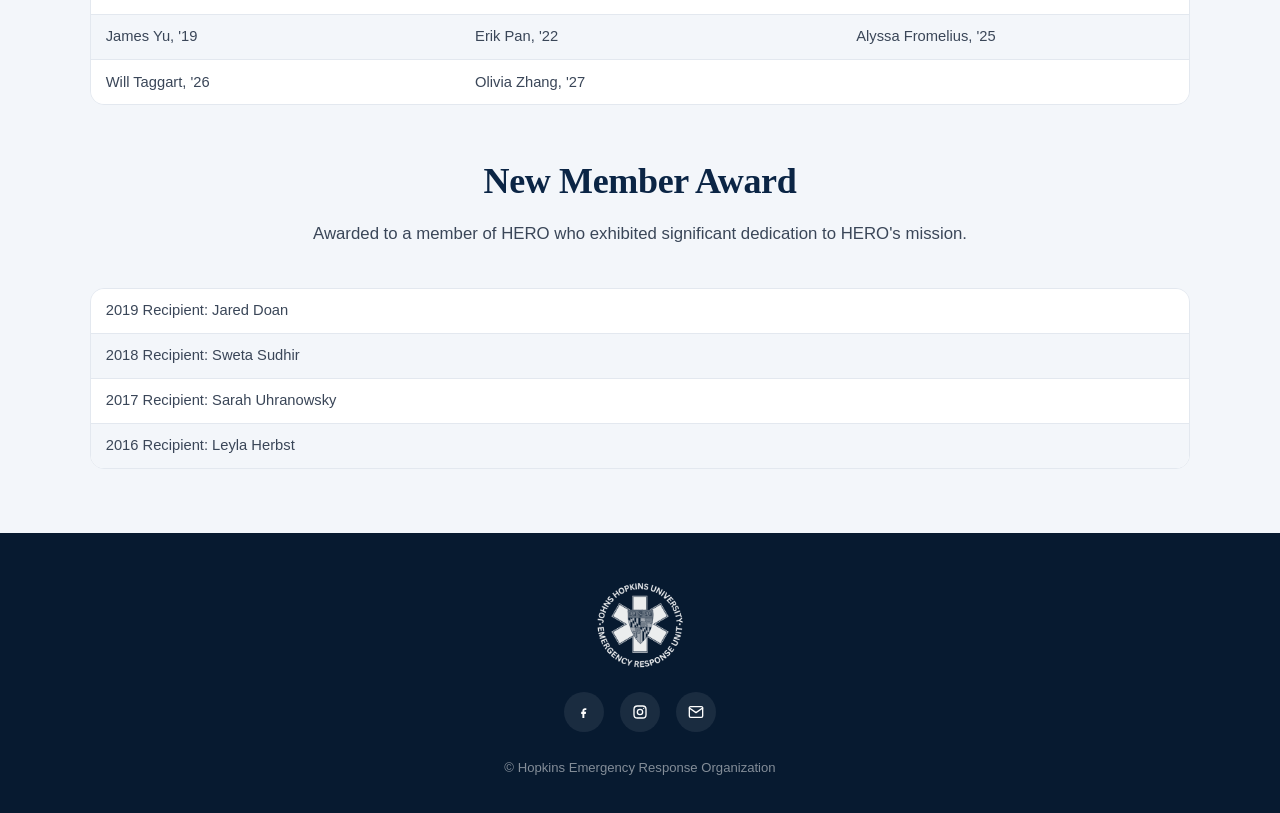
==== commit 112bc16a: "Sync test site with final redesign draft (live content, shrunk photos) Co-Authored-By: Claude Sonnet" ====
--- a/accolades.html
+++ b/accolades.html
@@ -99,7 +99,7 @@
             <tr><td>Samantha Halpern, '17</td><td>Steven Fischer, '18</td><td>Chris Wend, '18</td></tr>
             <tr><td>Rachel Vazquez, '18</td><td>Leyla Herbst, '19</td><td>Gabrielle Allred, '18</td></tr>
             <tr><td>James Yu, '19</td><td>Erik Pan, '22</td><td>Alyssa Fromelius, '25</td></tr>
-            <tr><td>Will Taggart, '26</td><td></td><td></td></tr>
+            <tr><td>Will Taggart, '26</td><td>Olivia Zhang, '27</td><td></td></tr>
           </tbody>
         </table>
       </div>
--- a/assets/css/site.css
+++ b/assets/css/site.css
@@ -647,13 +647,20 @@
 }
 .carousel-caption {
   position: absolute;
-  left: clamp(1.25rem, 3vw, 2.5rem);
-  bottom: clamp(1.25rem, 3vw, 2.5rem);
+  left: 0; right: 0;
+  bottom: .7rem;
   z-index: 2;
   color: #fff;
-  font-size: clamp(1.3rem, 1rem + 1.5vw, 2rem);
-  font-weight: 700;
+  font-family: var(--font-body);
+  font-size: clamp(.72rem, .65rem + .3vw, .9rem);
+  font-weight: 600;
+  letter-spacing: .05em;
+  text-align: center;
+  white-space: nowrap;
+  overflow: hidden;
+  text-overflow: ellipsis;
   margin: 0;
+  padding-inline: 5.5rem;
 }
 .carousel-controls {
   position: absolute;
@@ -679,8 +686,8 @@
 .carousel-btn:hover { background: rgba(200, 32, 47, .85); }
 .carousel-dots {
   position: absolute;
-  bottom: clamp(1.25rem, 3vw, 2.5rem);
-  right: clamp(1.25rem, 3vw, 2.5rem);
+  bottom: .85rem;
+  right: 1rem;
   display: flex;
   gap: .5rem;
   z-index: 2;
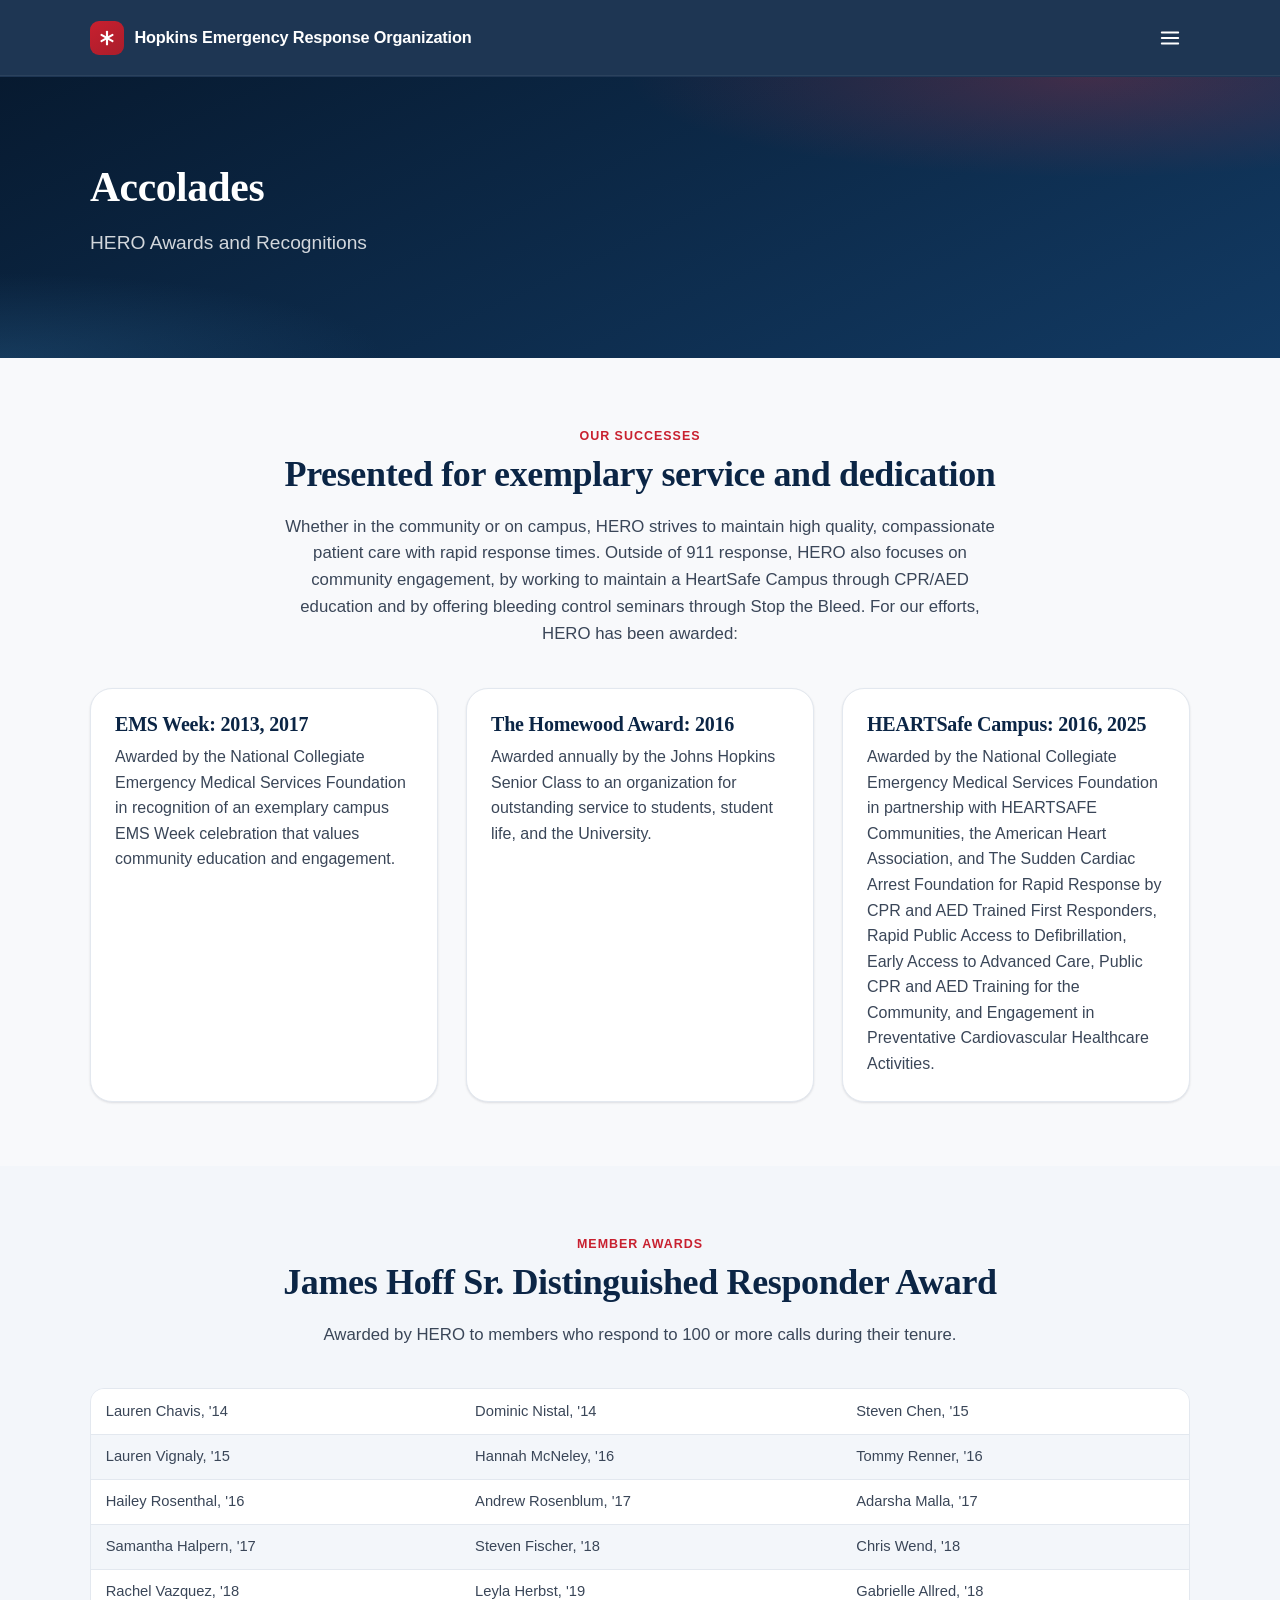
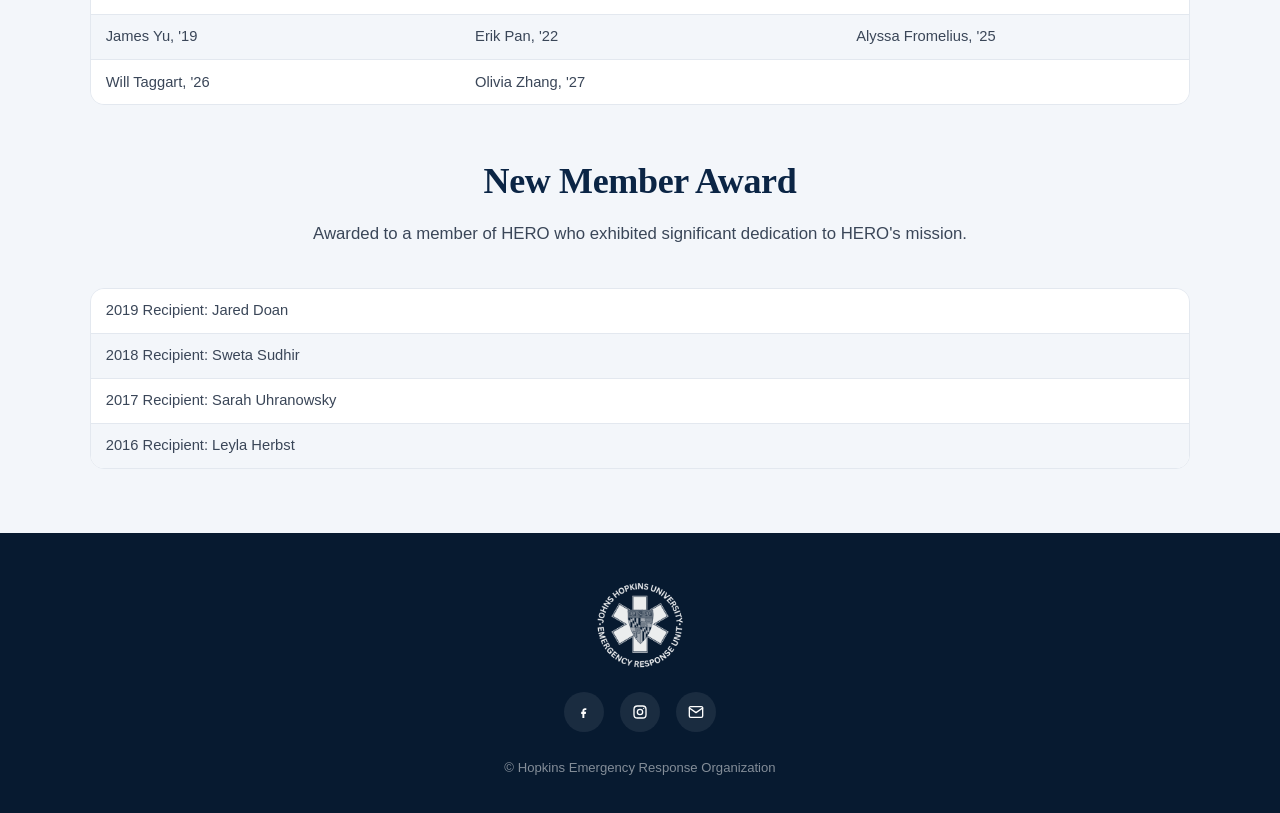
==== commit cf013aa5: "Restore the star-of-life symbol in the header's red square Co-Authored-By: Claude Sonnet 5.5 <norepl" ====
--- a/accolades.html
+++ b/accolades.html
@@ -13,7 +13,7 @@
   <header class="site-header">
     <div class="container">
       <a href="index.html" class="brand">
-        <span class="mark"><img src="images/HERO-mark-white.png" alt="" width="40" height="40" /></span>
+        <span class="mark"><svg viewBox="0 0 24 24" fill="currentColor" style="width:1em;height:1em;vertical-align:-0.125em;display:inline-block;"><rect x="10.4" y="1" width="3.2" height="22" rx="1.4"/><rect x="10.4" y="1" width="3.2" height="22" rx="1.4" transform="rotate(60 12 12)"/><rect x="10.4" y="1" width="3.2" height="22" rx="1.4" transform="rotate(120 12 12)"/></svg></span>
         <span class="brand-full">Hopkins Emergency Response Organization</span><span class="brand-short">HERO</span>
       </a>
       <button class="nav-toggle" type="button" aria-label="Toggle menu" aria-expanded="false">
--- a/assets/css/site.css
+++ b/assets/css/site.css
@@ -199,10 +199,9 @@
 }
 .brand:hover { color: #fff; opacity: .9; }
 .brand .mark {
-  width: 42px;
-  height: 42px;
-  padding: 4px;
-  border-radius: 10px;
+  width: 34px;
+  height: 34px;
+  border-radius: 9px;
   background: linear-gradient(145deg, var(--red-600), var(--red-700));
   display: flex;
   align-items: center;
@@ -213,11 +212,10 @@
   transition: width .2s ease, height .2s ease, font-size .2s ease;
 }
 html.is-scrolled .brand .mark {
-  width: 34px;
-  height: 34px;
-  padding: 3px;
-}
-.brand .mark img { width: 100%; height: 100%; display: block; }
+  width: 26px;
+  height: 26px;
+  font-size: .8rem;
+}
 html.is-scrolled .brand { font-size: .92rem; }
 .brand { transition: font-size .2s ease; }
 .brand .brand-short { display: none; }
